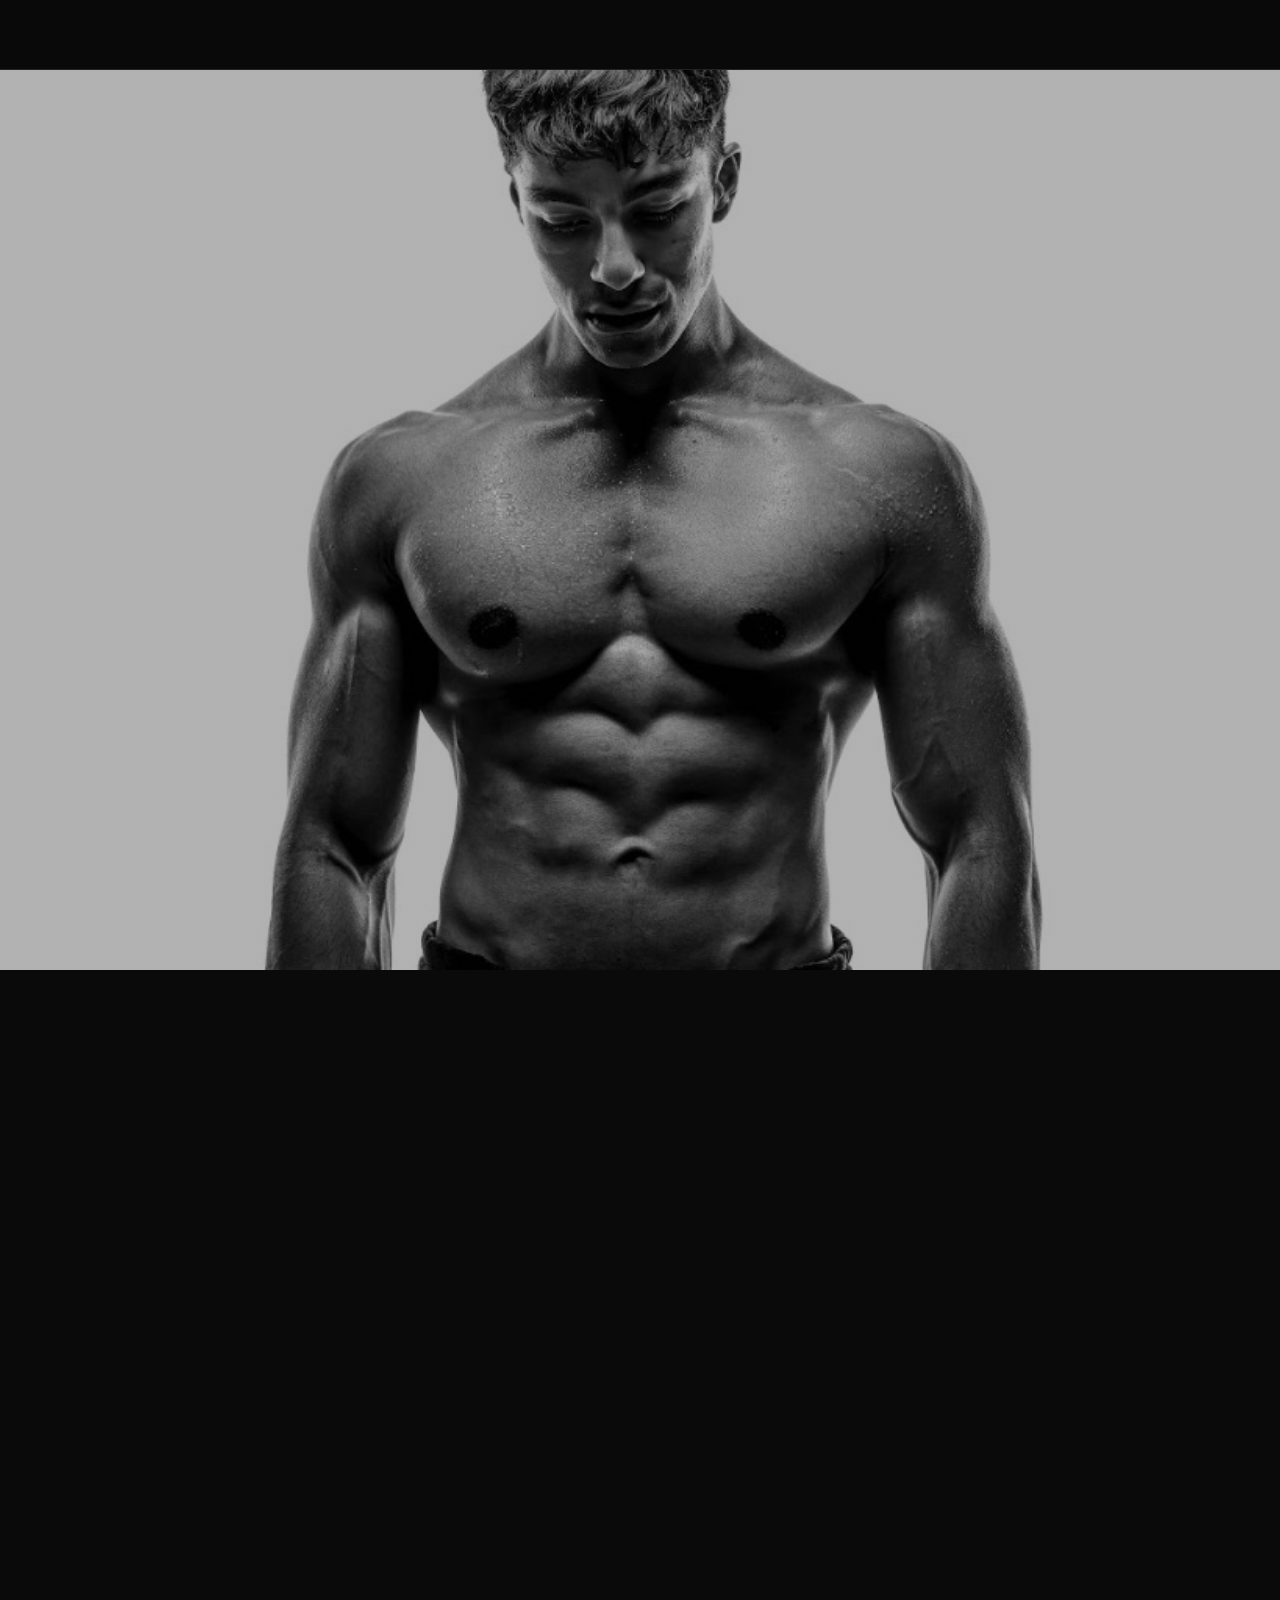
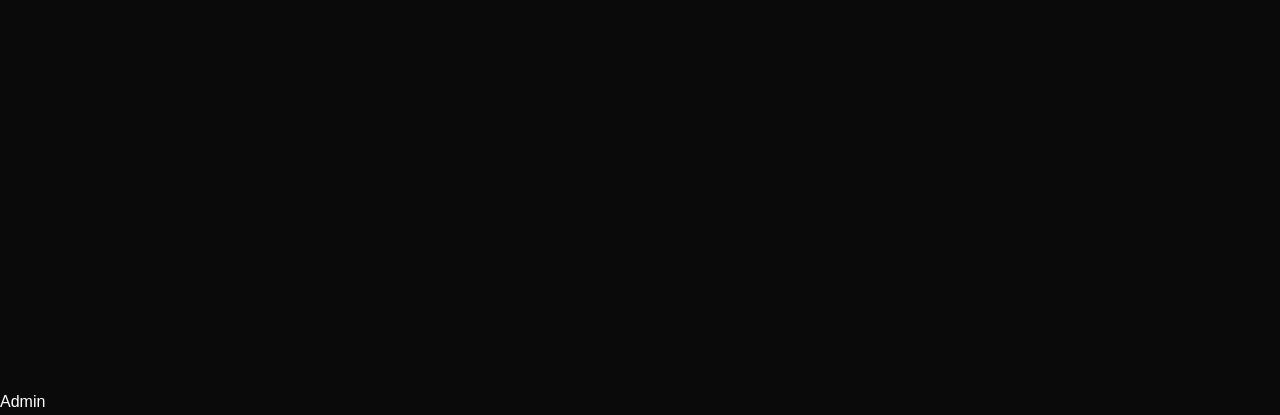
==== fitverse-ai/index.html @ ec2fe4d7 "Initial commit - FITVERSE AI project" ====
<!DOCTYPE html>
<html lang="en">

<head>
    <meta charset="UTF-8">
    <meta name="viewport" content="width=device-width, initial-scale=1.0">
    <title>FITVERSE AI | Smart Gym</title>
    </title>
    <link rel="stylesheet" href="css/style.css">
    <!-- Optimization: Preconnect to external domains -->
    <link rel="preconnect" href="https://fonts.googleapis.com">
    <link rel="preconnect" href="https://fonts.gstatic.com" crossorigin>
    <link rel="preconnect" href="https://images.unsplash.com">
    <!-- Chart.js for Admin Dashboard -->
    <script src="https://cdn.jsdelivr.net/npm/chart.js"></script>
    <style>
        /* Section scrolling offset for sticky navbar */
        section {
            scroll-margin-top: 80px;
        }
    </style>
</head>

<body>

    <!-- Shared Navigation -->
    <header class="navbar" id="main-navbar"></header>

    <!-- SECTION: HERO (HOME) -->
    <section id="home" class="hero">
        <div class="hero-content container">
            <h1 class="animate-fade">Welcome to <span style="color:var(--primary)">FITVERSE</span></h1>
            <p class="animate-fade delay-1">Transform Your Body with AI-Driven Fitness & Expert Trainers.</p>
            <div class="animate-fade delay-2">
                <a href="#join" class="btn">Join Now</a>
                <a href="#bmi" class="btn btn-secondary" style="margin-left: 15px;">Check BMI</a>
            </div>
        </div>
    </section>

    <!-- SECTION: ABOUT -->
    <section id="about" class="container" style="padding: 80px 20px;">
        <h2 class="animate-fade">Why Choose Us?</h2>
        <div class="grid">
            <div class="card animate-fade delay-1">
                <div class="card-content">
                    <h3>Smart Training</h3>
                    <p>AI-enhanced workout plans tailored to your specific body type and goals.</p>
                </div>
            </div>
            <div class="card animate-fade delay-2">
                <div class="card-content">
                    <h3>Expert Coaches</h3>
                    <p>Train with industry-leading professionals who guide you every step of the way.</p>
                </div>
            </div>
            <div class="card animate-fade delay-3">
                <div class="card-content">
                    <h3>Premium Gear</h3>
                    <p>Access state-of-the-art equipment in a futuristic, high-energy environment.</p>
                </div>
            </div>
        </div>

        <!-- Expanded About Content -->
        <div class="animate-fade delay-2"
            style="margin-top: 60px; display: flex; flex-wrap: wrap; gap: 40px; align-items: center;">
            <div style="flex: 1; min-width: 300px;">
                <h2 style="font-size: 1.8rem; margin-bottom: 20px;">Our Mission</h2>
                <p style="color: var(--text-muted); margin-bottom: 20px;">
                    At FITVERSE AI, we believe in the convergence of human potential and artificial intelligence.
                    Our mission is to democratize elite-level fitness coaching by leveraging real-time data analytics,
                    computer vision, and bio-feedback.
                </p>
                <p style="color: var(--text-muted);">
                    We aren't just a gym; we are a laboratory for your personal evolution. Whether you are a beginner
                    or a pro athlete, our adaptive algorithms ensure you never plateau.
                </p>
            </div>
            <div
                style="flex: 1; min-width: 300px; background: rgba(255,255,255,0.03); padding: 30px; border-radius: 10px; border-left: 2px solid var(--primary);">
                <h3 style="color: #fff; margin-bottom: 15px;">Powered By</h3>
                <ul style="list-style: none; color: var(--text-muted);">
                    <li style="margin-bottom: 10px;">⚡ <strong>TensorFlow JS</strong> for Real-time Form Correction</li>
                    <li style="margin-bottom: 10px;">📊 <strong>Predictive Analytics</strong> for Recovery</li>
                    <li style="margin-bottom: 10px;">🧬 <strong>Genomic Data Integration</strong> (Coming Soon)</li>
                    <li>🌐 <strong>Global Leaderboard</strong> Connectivity</li>
                </ul>
            </div>
        </div>
    </section>

    <!-- SECTION: TRAINERS -->
    <section id="trainers" class="container" style="padding-top: 50px; padding-bottom: 50px;">
        <h1 class="animate-fade">Meet Our <span style="color:var(--primary)">Elite Team</span></h1>
        <p class="animate-fade delay-1" style="color:var(--text-muted)">The best in the industry, ready to push your
            limits.</p>

        <div class="trainers-grid">
            <!-- Trainer 1 -->
            <div class="card animate-fade delay-1">
                <img src="https://images.unsplash.com/photo-1571019614242-c5c5dee9f50b?ixlib=rb-1.2.1&auto=format&fit=crop&w=500&q=60"
                    alt="Alex Sterling" class="card-img-top" loading="lazy">
                <div class="card-content">
                    <h3>Alex "Iron" Sterling</h3>
                    <p><strong>Specialization:</strong> Strength & Conditioning</p>
                    <p><strong>Experience:</strong> 8 Years</p>
                </div>
            </div>

            <!-- Trainer 2 -->
            <div class="card animate-fade delay-2">
                <img src="https://images.unsplash.com/photo-1583454110551-21f2fa2afe61?ixlib=rb-1.2.1&auto=format&fit=crop&w=500&q=60"
                    alt="Sarah Croft" class="card-img-top" loading="lazy">
                <div class="card-content">
                    <h3>Sarah Croft</h3>
                    <p><strong>Specialization:</strong> HIIT & Cardio</p>
                    <p><strong>Experience:</strong> 5 Years</p>
                </div>
            </div>

            <!-- Trainer 3 -->
            <div class="card animate-fade delay-3">
                <img src="https://images.unsplash.com/photo-1517836357463-d25dfeac3438?ixlib=rb-1.2.1&auto=format&fit=crop&w=500&q=60"
                    alt="Marcus Zane" class="card-img-top" loading="lazy">
                <div class="card-content">
                    <h3>Marcus Zane</h3>
                    <p><strong>Specialization:</strong> Bodybuilding</p>
                    <p><strong>Experience:</strong> 12 Years</p>
                </div>
            </div>

            <!-- Trainer 4 -->
            <div class="card animate-fade delay-3">
                <img src="https://images.unsplash.com/photo-1541534741688-6078c6bfb5c5?ixlib=rb-1.2.1&auto=format&fit=crop&w=500&q=60"
                    alt="Emily Chen" class="card-img-top" loading="lazy">
                <div class="card-content">
                    <h3>Emily Chen</h3>
                    <p><strong>Specialization:</strong> Yoga & Mobility</p>
                    <p><strong>Experience:</strong> 6 Years</p>
                </div>
            </div>

            <!-- Trainer 5 -->
            <div class="card animate-fade delay-1">
                <img src="https://images.unsplash.com/photo-1594381898411-846e7d193883?ixlib=rb-1.2.1&auto=format&fit=crop&w=500&q=60"
                    alt="David Vance" class="card-img-top" loading="lazy">
                <div class="card-content">
                    <h3>David "Rogue" Vance</h3>
                    <p><strong>Specialization:</strong> CrossFit & Endurance</p>
                    <p><strong>Experience:</strong> 7 Years</p>
                </div>
            </div>

            <!-- Trainer 6 -->
            <div class="card animate-fade delay-2">
                <img src="https://images.unsplash.com/photo-1599058945522-28d584b6f0ff?ixlib=rb-1.2.1&auto=format&fit=crop&w=500&q=60"
                    alt="Elena Rossi" class="card-img-top" loading="lazy">
                <div class="card-content">
                    <h3>Elena Rossi</h3>
                    <p><strong>Specialization:</strong> Pilates & Core</p>
                    <p><strong>Experience:</strong> 4 Years</p>
                </div>
            </div>

            <!-- Trainer 7 -->
            <div class="card animate-fade delay-3">
                <img src="https://images.unsplash.com/photo-1581009146145-b5ef050c2e1e?ixlib=rb-1.2.1&auto=format&fit=crop&w=500&q=60"
                    alt="Jax Wheeler" class="card-img-top" loading="lazy">
                <div class="card-content">
                    <h3>Jax "Titan" Wheeler</h3>
                    <p><strong>Specialization:</strong> Powerlifting</p>
                    <p><strong>Experience:</strong> 10 Years</p>
                </div>
            </div>

            <!-- Trainer 8 -->
            <div class="card animate-fade delay-3">
                <img src="https://images.unsplash.com/photo-1611672585731-fa10603fb9e0?ixlib=rb-1.2.1&auto=format&fit=crop&w=500&q=60"
                    alt="Sophia Kovan" class="card-img-top" loading="lazy">
                <div class="card-content">
                    <h3>Sophia "Viper" Kovan</h3>
                    <p><strong>Specialization:</strong> Kickboxing & MMA</p>
                    <p><strong>Experience:</strong> 9 Years</p>
                </div>
            </div>
        </div>
    </section>

    <!-- SECTION: PRICING -->
    <section id="pricing" class="container" style="padding-top: 50px; padding-bottom: 50px;">
        <h1 class="animate-fade">Membership <span style="color:var(--primary)">Plans</span></h1>
        <p class="animate-fade delay-1" style="color:var(--text-muted)">Choose the perfect plan for your AI-enhanced
            fitness journey.</p>

        <!-- FITVERSE AI MEMBERSHIP -->
        <h2 class="animate-fade delay-2" style="margin-top: 50px;">FITVERSE AI Membership</h2>
        <div class="pricing-grid">
            <!-- Daily Plan -->
            <div class="card animate-fade delay-2" style="text-align: center; padding: 20px;">
                <div class="card-content">
                    <h3>Daily Pass</h3>
                    <p style="font-size: 2.5rem; color: #fff; margin: 20px 0; font-weight: bold;">$15</p>
                    <p>Single Day Access</p>
                    <ul
                        style="text-align: left; margin: 20px 0; color: var(--text-muted); list-style: disc; padding-left: 20px;">
                        <li>Full Gym Access</li>
                        <li>Basic AI Workout Suggestion</li>
                        <li>Locker Access</li>
                    </ul>
                    <a href="payment.html" class="btn">Select Plan</a>
                </div>
            </div>

            <!-- Monthly Plan -->
            <div class="card animate-fade delay-3"
                style="text-align: center; padding: 20px; border-color: var(--primary);">
                <div class="card-content">
                    <div
                        style="background: var(--primary); color: #000; display: inline-block; padding: 5px 15px; border-radius: 20px; font-weight: bold; font-size: 0.8rem; margin-bottom: 15px;">
                        MOST POPULAR</div>
                    <h3>Monthly Pro</h3>
                    <p style="font-size: 2.5rem; color: #fff; margin: 20px 0; font-weight: bold;">$59</p>
                    <p>Billed Monthly</p>
                    <ul
                        style="text-align: left; margin: 20px 0; color: var(--text-muted); list-style: disc; padding-left: 20px;">
                        <li>Unlimited 24/7 Access</li>
                        <li>Advanced AI Training Plan</li>
                        <li>Smart Equipment Sync</li>
                        <li>Free Smoothie per Visit</li>
                    </ul>
                    <a href="payment.html" class="btn">Select Plan</a>
                </div>
            </div>

            <!-- Annual Plan -->
            <div class="card animate-fade delay-4" style="text-align: center; padding: 20px;">
                <div class="card-content">
                    <h3>Annual Elite</h3>
                    <p style="font-size: 2.5rem; color: #fff; margin: 20px 0; font-weight: bold;">$599</p>
                    <p>Billed Annually (Save 15%)</p>
                    <ul
                        style="text-align: left; margin: 20px 0; color: var(--text-muted); list-style: disc; padding-left: 20px;">
                        <li>All Monthly Pro Benefits</li>
                        <li>VIP Locker & Laundry</li>
                        <li>1-on-1 Trainer Session (1x/mo)</li>
                        <li>Exclusive Merch Pack</li>
                    </ul>
                    <a href="payment.html" class="btn">Select Plan</a>
                </div>
            </div>
        </div>

        <!-- COLLABORATIVE GYMS -->
        <h2 class="animate-fade" style="margin-top: 80px;">Partner Gyms (Powered by Fitverse AI)</h2>
        <p class="animate-fade delay-1" style="color:var(--text-muted)">Access our AI technology at these partner
            locations.</p>

        <div class="table-responsive animate-fade delay-1">
            <table class="card" style="width: 100%; border-radius: 10px; overflow: hidden; background: var(--card-bg);">
                <thead>
                    <tr style="background: rgba(255,255,255,0.05);">
                        <th>Gym Name</th>
                        <th>Location</th>
                        <th>Daily Pass</th>
                        <th>Monthly Fee</th>
                        <th>Annual Fee</th>
                    </tr>
                </thead>
                <tbody style="color: #fff;">
                    <tr>
                        <td style="font-weight: bold; color: var(--primary);">Iron Paradise</td>
                        <td>Downtown Metro</td>
                        <td>$20</td>
                        <td>$75</td>
                        <td>$800</td>
                    </tr>
                    <tr>
                        <td style="font-weight: bold; color: var(--primary);">Metro Flex</td>
                        <td>Westside District</td>
                        <td>$12</td>
                        <td>$45</td>
                        <td>$450</td>
                    </tr>
                    <tr>
                        <td style="font-weight: bold; color: var(--primary);">Titan Fitness</td>
                        <td>North Hills</td>
                        <td>$25</td>
                        <td>$90</td>
                        <td>$950</td>
                    </tr>
                    <tr>
                        <td style="font-weight: bold; color: var(--primary);">Core Dynamics</td>
                        <td>East Bay</td>
                        <td>$18</td>
                        <td>$60</td>
                        <td>$650</td>
                    </tr>
                </tbody>
            </table>
        </div>
    </section>

    <!-- SECTION: BMI CALCULATOR -->
    <section id="bmi" class="bmi-page-container">
        <div class="container">
            <div class="split-layout">
                <!-- Left Side: Content & Quote -->
                <div class="text-section animate-fade">
                    <h1 class="metal-title">Body Mass <br><span style="color:var(--primary)">Index</span></h1>
                    <div class="quote-box">
                        <p class="quote-text">"The body is the servant of the mind. It obeys the operations of the mind,
                            be they deliberately chosen or automatically expressed."</p>
                        <span class="quote-author">– James Allen</span>
                    </div>
                    <p class="description">
                        Calculate your BMI to understand your health metrics better.
                        Our AI-enhanced algorithm provides instant categorization to help you set realistic fitness
                        goals.
                    </p>
                </div>

                <!-- Right Side: Calculator Form -->
                <div class="form-wrapper animate-fade delay-1">
                    <div class="glass-panel">
                        <h3 class="form-title">Enter Your Details</h3>

                        <div class="form-group">
                            <label for="height">Height (cm)</label>
                            <input type="number" id="height" class="form-control" placeholder="e.g. 175" min="1">
                        </div>

                        <div class="form-group">
                            <label for="weight">Weight (kg)</label>
                            <input type="number" id="weight" class="form-control" placeholder="e.g. 70" min="1">
                        </div>

                        <button id="calc-bmi-btn" class="btn" style="width: 100%; margin-top: 10px;">Calculate
                            Now</button>

                        <div id="bmi-result" class="result-box"></div>
                    </div>
                </div>
            </div>
        </div>
    </section>

    <!-- SECTION: JOIN (REGISTER) -->
    <!-- SECTION: JOIN (REGISTER) -->
    <section id="join" class="bmi-page-container">
        <div class="container">
            <div class="split-layout">
                <!-- Left Side: Content & Quote -->
                <div class="text-section animate-fade">
                    <h1 class="metal-title">Join The <br><span style="color:var(--primary)">Revolution</span></h1>
                    <div class="quote-box">
                        <p class="quote-text">"The only bad workout is the one that didn't happen. Commit to your
                            future self today."</p>
                        <span class="quote-author">– Fitverse Philosophy</span>
                    </div>
                    <p class="description">
                        Start your transformation journey with AI-driven insights.
                        Sign up now to access personalized plans, real-time analytics, and a community of high
                        achievers.
                    </p>
                </div>

                <!-- Right Side: Registration Form -->
                <div class="form-wrapper animate-fade delay-1">
                    <div class="glass-panel">
                        <h3 class="form-title">Member Registration</h3>
                        <form id="join-form">

                            <div class="form-group">
                                <label for="join-name" style="color: #ccc; margin-bottom: 5px; display: block;">Full
                                    Name</label>
                                <input type="text" id="join-name" class="form-control" placeholder="Enter full name"
                                    required style="background: rgba(0,0,0,0.5); border: 1px solid #444; color: #fff;">
                            </div>

                            <div style="display: flex; gap: 15px;">
                                <div class="form-group" style="flex: 1;">
                                    <label for="join-height"
                                        style="color: #ccc; margin-bottom: 5px; display: block;">Height (cm)</label>
                                    <input type="number" id="join-height" class="form-control" placeholder="175"
                                        required
                                        style="background: rgba(0,0,0,0.5); border: 1px solid #444; color: #fff;">
                                </div>
                                <div class="form-group" style="flex: 1;">
                                    <label for="join-weight"
                                        style="color: #ccc; margin-bottom: 5px; display: block;">Weight (kg)</label>
                                    <input type="number" id="join-weight" class="form-control" placeholder="70" required
                                        style="background: rgba(0,0,0,0.5); border: 1px solid #444; color: #fff;">
                                </div>
                            </div>

                            <div class="form-group">
                                <label for="join-goal" style="color: #ccc; margin-bottom: 5px; display: block;">Primary
                                    Goal</label>
                                <select id="join-goal" class="form-control"
                                    style="background: rgba(0,0,0,0.5); border: 1px solid #444; color: #fff;" required>
                                    <option value="" disabled selected>Select Goal</option>
                                    <option value="Weight Loss">Weight Loss</option>
                                    <option value="Muscle Gain">Muscle Gain</option>
                                    <option value="Endurance">Endurance</option>
                                    <option value="Flexibility">Flexibility</option>
                                </select>
                            </div>

                            <button type="submit" class="btn" style="width: 100%; margin-top: 15px;">Join Now
                            </button>
                            <div id="join-msg" style="margin-top: 15px; text-align: center; color: var(--primary);">
                            </div>
                        </form>
                    </div>
                </div>
            </div>
        </div>
    </section>

    <a href="admin.html" class="nav-link">Admin</a>
    <div class="nav-indicator"></div>
---- fitverse-ai/css/style.css ----
@import url('https://fonts.googleapis.com/css2?family=Black+Ops+One&display=swap');
@import url('https://fonts.cdnfonts.com/css/azonix');

/* FITVERSE AI - Core Styles */
:root {
    --primary: #FDB915;
    /* Gold */
    --primary-glow: rgba(253, 185, 21, 0.4);
    --secondary: #ff073a;
    /* Neon Red */
    --secondary-glow: rgba(255, 7, 58, 0.4);
    --dark-bg: #0a0a0a;
    --card-bg: #1a1b1e;
    --text-main: #ffffff;
    --text-muted: #a0a0a0;
    --font-heading: 'Segoe UI', Roboto, Helvetica, Arial, sans-serif;
    --font-metal: 'Black Ops One', system-ui;
    /* Updated to Rough/Professional Stencil */
    --font-azonix: 'Azonix', sans-serif;
    --nav-height: 70px;
    --transition: all 0.3s cubic-bezier(0.4, 0, 0.2, 1);
}

/* Reset & Base */
* {
    margin: 0;
    padding: 0;
    box-sizing: border-box;
}

html {
    scroll-behavior: smooth;
    scroll-padding-top: var(--nav-height);
    scroll-snap-type: y proximity;
}

body {
    background-color: var(--dark-bg);
    color: var(--text-main);
    font-family: var(--font-heading);
    line-height: 1.6;
    overflow-x: hidden;
    padding-top: var(--nav-height);
    min-height: 100vh;
    display: flex;
    flex-direction: column;
}

a {
    text-decoration: none;
    color: inherit;
    transition: var(--transition);
}

ul {
    list-style: none;
}

img {
    max-width: 100%;
    display: block;
}

/* Sections for Single Page Flow */
section {
    scroll-margin-top: var(--nav-height);
    scroll-snap-align: start;
    min-height: 100vh;
    display: flex;
    flex-direction: column;
    justify-content: center;
    position: relative;
    padding: 80px 20px;
    /* Standardize padding */
}

/* Exception for tall content to avoid cutting off */
#trainers,
#pricing,
#home {
    justify-content: flex-start;
}

/* Typography */
h1,
h2,
h3 {
    text-transform: uppercase;
    letter-spacing: 1px;
    margin-bottom: 1rem;
}

h1 {
    font-size: 2.5rem;
    font-weight: 800;
    background: linear-gradient(to right, #fff, var(--text-muted));
    background-clip: text;
    -webkit-background-clip: text;
    color: transparent;
}

h2 {
    font-size: 2rem;
    color: var(--primary);
    text-shadow: 0 0 10px var(--primary-glow);
    border-left: 4px solid var(--primary);
    padding-left: 1rem;
}

/* Utilities */
.container {
    max-width: 1200px;
    margin: 0 auto;
    padding: 0 20px;
}

.btn {
    display: inline-block;
    padding: 12px 35px;
    background: linear-gradient(135deg, #000, var(--primary));
    border: 1px solid var(--primary);
    border-radius: 50px;
    color: #fff;
    font-weight: 700;
    text-transform: uppercase;
    cursor: pointer;
    position: relative;
    overflow: hidden;
    transition: var(--transition);
    letter-spacing: 1px;
    box-shadow: 0 4px 15px var(--primary-glow);
}

.btn:hover {
    transform: translateY(-3px);
    box-shadow: 0 6px 20px var(--primary-glow);
    background: var(--primary);
    color: #000;
}

.btn-secondary {
    background: transparent;
    border: 2px solid var(--primary);
    color: var(--primary);
    box-shadow: none;
}

.btn-secondary:hover {
    background: var(--primary);
    color: #000;
    box-shadow: 0 0 20px var(--primary-glow);
}

/* Animations */
/* Animations */
@keyframes fadeIn {
    from {
        opacity: 0;
        transform: translateY(30px);
    }

    to {
        opacity: 1;
        transform: translateY(0);
    }
}

.animate-fade {
    opacity: 0;
    transform: translateY(30px);
    transition: opacity 0.6s ease-out, transform 0.6s ease-out;
}

.animate-fade.visible {
    opacity: 1;
    transform: translateY(0);
}

.delay-1 {
    transition-delay: 0.2s;
}

.delay-2 {
    transition-delay: 0.4s;
}

.delay-3 {
    transition-delay: 0.6s;
}

/* Navigation */
.navbar {
    background: rgba(10, 10, 10, 0.95);
    height: var(--nav-height);
    position: fixed;
    top: 0;
    left: 0;
    width: 100%;
    z-index: 1000;
    border-bottom: 1px solid rgba(255, 255, 255, 0.1);
    backdrop-filter: blur(10px);
}

.navbar .container {
    height: 100%;
    display: flex;
    justify-content: space-between;
    align-items: center;
}

.logo {
    font-size: 1.5rem;
    font-weight: 900;
    color: #fff;
    letter-spacing: 2px;
    font-family: var(--font-metal);
    /* Metal font for Logo */
}

.logo span {
    color: var(--primary);
}

.nav-links {
    display: flex;
    gap: 30px;
    position: relative;
    /* Context for indicator */
}

/* Sliding Active Indicator */
.nav-indicator {
    position: absolute;
    bottom: -10px;
    /* Moved lower to hang off the text, but visible */
    left: 0;
    height: 4px;
    /* Thicker for visibility */
    background-color: var(--primary);
    box-shadow: 0 0 10px var(--primary-glow), 0 0 20px var(--primary-glow);
    transition: all 0.4s cubic-bezier(0.4, 0, 0.2, 1);
    border-radius: 4px;
    width: 0;
    z-index: 100;
    /* Ensure on top */
    pointer-events: none;
}

.nav-links a:hover,
.nav-links a.active {
    color: var(--primary);
    text-shadow: 0 0 8px var(--primary-glow);
}

/* Mobile Menu */
.menu-toggle {
    display: none;
    font-size: 1.5rem;
    cursor: pointer;
    color: var(--primary);
}

/* Hero Section */
.hero {
    height: calc(100vh - var(--nav-height));
    display: flex;
    align-items: center;
    justify-content: center;
    text-align: center;
    background:
        linear-gradient(rgba(0, 0, 0, 0.3), rgba(0, 0, 0, 0.3)),
        url('../images/hero-bg-2.jpg') center/cover;
    /* User uploaded local background 2 */
}

.hero-content h1 {
    font-family: var(--font-metal);
    /* Metal font for Home Title */
    font-size: 5rem;
    /* Increased size for impact */
    margin-bottom: 20px;
    text-shadow: 4px 4px 0 #000, 0 0 20px rgba(253, 185, 21, 0.5);
}

.hero-content p {
    font-size: 1.2rem;
    color: var(--text-muted);
    margin-bottom: 30px;
    max-width: 600px;
    margin-left: auto;
    margin-right: auto;
}

/* Cards (Trainers) */
.grid {
    display: grid;
    grid-template-columns: repeat(auto-fit, minmax(300px, 1fr));
    gap: 30px;
    padding: 50px 0;
}

/* Specific 3-column grid for Trainers as requested */
.trainers-grid {
    display: grid;
    grid-template-columns: repeat(3, 1fr);
    gap: 30px;
    padding: 50px 0;
}

/* Responsive adjustments for strict grid */
@media (max-width: 1024px) {
    .trainers-grid {
        grid-template-columns: repeat(2, 1fr);
    }
}

@media (max-width: 768px) {
    .trainers-grid {
        grid-template-columns: 1fr;
    }
}

.card {
    background: var(--card-bg);
    border-radius: 10px;
    overflow: hidden;
    transition: var(--transition);
    border: 1px solid transparent;
    position: relative;
}

.card:hover {
    transform: translateY(-10px) scale(1.02);
    border-color: var(--primary);
    box-shadow: 0 10px 30px rgba(0, 0, 0, 0.5);
}

.card-img-top {
    width: 100%;
    height: 300px;
    object-fit: cover;
    display: block;
    background-color: #333;
    /* Placeholder color before load */
}

.card-content {
    padding: 20px;
}

.card h3 {
    color: var(--primary);
    font-size: 1.4rem;
    margin-bottom: 0.5rem;
}

.card p {
    color: var(--text-muted);
    font-size: 0.9rem;
}

/* Forms (Join, BMI) */
.form-container {
    max-width: 600px;
    margin: 50px auto;
    background: rgba(26, 27, 30, 0.6);
    /* Semi-transparent */
    backdrop-filter: blur(20px);
    /* Glass effect */
    -webkit-backdrop-filter: blur(20px);
    padding: 60px;
    border-radius: 20px;
    border: 1px solid rgba(255, 255, 255, 0.1);
    box-shadow: 0 20px 50px rgba(0, 0, 0, 0.5), inset 0 0 20px rgba(253, 185, 21, 0.05);
    /* Deep shadow + subtle inner glow */
    position: relative;
    overflow: hidden;
}

/* Decorative shimmer for Join form */
.form-container::before {
    content: '';
    position: absolute;
    top: 0;
    left: 0;
    width: 100%;
    height: 4px;
    background: linear-gradient(90deg, transparent, var(--primary), transparent);
    animation: shimmer 3s infinite linear;
}

@keyframes shimmer {
    0% {
        transform: translateX(-100%);
    }

    100% {
        transform: translateX(100%);
    }
}

.form-group label {
    display: block;
    margin-bottom: 10px;
    color: var(--primary);
    font-weight: 700;
    text-transform: uppercase;
    font-size: 0.85rem;
    letter-spacing: 1px;
}

.form-control {
    width: 100%;
    padding: 15px 20px;
    background: rgba(0, 0, 0, 0.4);
    border: 1px solid rgba(255, 255, 255, 0.1);
    color: #fff;
    border-radius: 10px;
    /* Softer pill-like corners */
    transition: var(--transition);
    font-size: 1rem;
}

.form-control:focus {
    border-color: var(--primary);
    background: rgba(0, 0, 0, 0.6);
    outline: none;
    box-shadow: 0 0 15px rgba(253, 185, 21, 0.2);
    transform: translateY(-2px);
}

/* Pricing Grid Specifics */
.pricing-grid {
    display: grid;
    grid-template-columns: repeat(3, 1fr);
    gap: 40px;
    /* Larger gap for neatness */
    padding: 50px 20px;
    max-width: 1200px;
    margin: 0 auto;
}

/* Pricing Card Enhancements */
.pricing-grid .card {
    display: flex;
    flex-direction: column;
    justify-content: space-between;
    padding: 10px;
    background: #151515;
}

@media (max-width: 900px) {
    .pricing-grid {
        grid-template-columns: repeat(2, 1fr);
    }
}

@media (max-width: 600px) {
    .pricing-grid {
        grid-template-columns: 1fr;
    }

    .form-container {
        padding: 30px;
    }
}

/* Result Box (BMI, Alerts) */
.result-box {
    margin-top: 20px;
    padding: 20px;
    border-radius: 5px;
    text-align: center;
    background: rgba(255, 255, 255, 0.05);
    display: none;
    animation: fadeIn 0.5s ease;
}

.success {
    border: 1px solid var(--primary);
    color: var(--primary);
}

.error {
    border: 1px solid var(--secondary);
    color: var(--secondary);
}

/* --- Admin Dashboard 2.0 (Aesthetic & Charts) --- */
.dashboard-container {
    background: #0f0f0f;
    border: 1px solid #2a2a2a;
    border-radius: 12px;
    overflow: hidden;
    box-shadow: 0 0 50px rgba(0, 0, 0, 0.7);
    font-family: 'Inter', 'Segoe UI', sans-serif;
}

.dashboard-header {
    background: rgba(255, 255, 255, 0.03);
    padding: 20px 30px;
    border-bottom: 1px solid rgba(255, 255, 255, 0.05);
    display: flex;
    justify-content: space-between;
    align-items: center;
    backdrop-filter: blur(10px);
}

.dashboard-title {
    font-size: 1.2rem;
    font-weight: 700;
    color: #fff;
    display: flex;
    align-items: center;
    gap: 12px;
    letter-spacing: 1px;
}

.dashboard-title span {
    color: var(--primary);
    filter: drop-shadow(0 0 5px var(--primary));
}

.dashboard-toolbar {
    display: flex;
    gap: 12px;
}

.btn-sm {
    padding: 8px 16px;
    font-size: 0.8rem;
    border-radius: 6px;
    letter-spacing: 0.5px;
}

/* KPI Grid */
.kpi-grid {
    display: grid;
    grid-template-columns: repeat(auto-fit, minmax(220px, 1fr));
    gap: 20px;
    margin-bottom: 30px;
}

.stat-widget {
    background: rgba(255, 255, 255, 0.02);
    padding: 25px;
    border-radius: 10px;
    border: 1px solid rgba(255, 255, 255, 0.05);
    display: flex;
    align-items: center;
    gap: 20px;
    transition: transform 0.3s ease;
}

.stat-widget:hover {
    transform: translateY(-5px);
    background: rgba(255, 255, 255, 0.04);
    border-color: var(--primary);
}

.stat-icon {
    font-size: 2rem;
    background: rgba(255, 255, 255, 0.05);
    width: 60px;
    height: 60px;
    display: flex;
    align-items: center;
    justify-content: center;
    border-radius: 50%;
}

.stat-value {
    font-size: 1.8rem;
    font-weight: 700;
    color: #fff;
    line-height: 1.1;
    margin-bottom: 4px;
}

.stat-label {
    font-size: 0.8rem;
    color: #888;
    text-transform: uppercase;
    letter-spacing: 0.5px;
    font-weight: 600;
}

/* Charts Row */
.charts-row {
    display: grid;
    grid-template-columns: 2fr 1fr;
    /* Revenue wide, Goals narrow */
    gap: 20px;
    margin-bottom: 30px;
}

.chart-container {
    background: rgba(255, 255, 255, 0.02);
    padding: 25px;
    border-radius: 10px;
    border: 1px solid rgba(255, 255, 255, 0.05);
}

.chart-container h3 {
    margin-bottom: 20px;
    font-size: 1rem;
    color: #ccc;
    text-transform: uppercase;
    border-bottom: 1px solid rgba(255, 255, 255, 0.05);
    padding-bottom: 10px;
}

/* Modern Data Table */
.table-section {
    background: rgba(255, 255, 255, 0.02);
    padding: 25px;
    border-radius: 10px;
    border: 1px solid rgba(255, 255, 255, 0.05);
}

.table-wrapper {
    overflow-x: auto;
}

.data-table {
    width: 100%;
    border-collapse: separate;
    border-spacing: 0;
    font-size: 0.9rem;
}

.data-table th {
    background: rgba(0, 0, 0, 0.3);
    color: var(--primary);
    font-weight: 600;
    text-transform: uppercase;
    font-size: 0.75rem;
    padding: 15px 20px;
    border-bottom: 1px solid rgba(255, 255, 255, 0.1);
    letter-spacing: 1px;
    text-align: left;
}

.data-table td {
    padding: 15px 20px;
    border-bottom: 1px solid rgba(255, 255, 255, 0.05);
    color: #ddd;
}

.data-table tr:hover td {
    background: rgba(255, 255, 255, 0.03);
}

.data-table tr:last-child td {
    border-bottom: none;
}

/* Status Badges */
.badge {
    padding: 5px 10px;
    border-radius: 20px;
    font-size: 0.7rem;
    font-weight: 700;
    text-transform: uppercase;
    letter-spacing: 0.5px;
}

.badge-blue {
    background: rgba(52, 152, 219, 0.15);
    color: #3498db;
    border: 1px solid rgba(52, 152, 219, 0.3);
}

.badge-green {
    background: rgba(46, 204, 113, 0.15);
    color: #2ecc71;
    border: 1px solid rgba(46, 204, 113, 0.3);
}

.badge-purple {
    background: rgba(155, 89, 182, 0.15);
    color: #9b59b6;
    border: 1px solid rgba(155, 89, 182, 0.3);
}

/* Responsive Dashboard */
@media (max-width: 900px) {
    .charts-row {
        grid-template-columns: 1fr;
    }
}

@media (max-width: 600px) {
    .dashboard-header {
        flex-direction: column;
        align-items: flex-start;
        gap: 15px;
    }
}

/* Tables (Admin) */
.table-responsive {
    overflow-x: auto;
    margin: 30px 0;
    box-shadow: 0 0 20px rgba(0, 0, 0, 0.2);
    border-radius: 10px;
}

table {
    width: 100%;
    border-collapse: separate;
    border-spacing: 0;
    min-width: 600px;
    background: #1a1b1e;
}

th,
td {
    padding: 18px 25px;
    text-align: left;
    border-bottom: 1px solid #333;
}

th {
    background: #111;
    color: var(--primary);
    text-transform: uppercase;
    font-size: 0.85rem;
    letter-spacing: 1px;
    position: sticky;
    top: 0;
}

tr:last-child td {
    border-bottom: none;
}

tr:hover {
    background: rgba(253, 185, 21, 0.05);
    /* Subtle Gold Tint */
}

/* Footer */
footer {
    background: #050505;
    padding: 40px 0;
    margin-top: auto;
    border-top: 1px solid #333;
    text-align: center;
}

.social-icons {
    margin-bottom: 20px;
}

.social-icons a {
    margin: 0 10px;
    color: var(--text-muted);
    font-size: 1.2rem;
}

.social-icons a:hover {
    color: var(--primary);
}

/* Responsive */
@media (max-width: 768px) {
    .nav-links {
        display: none;
        position: absolute;
        top: var(--nav-height);
        left: 0;
        width: 100%;
        background: #0a0a0a;
        flex-direction: column;
        padding: 20px;
        align-items: center;
        border-bottom: 1px solid var(--primary);
    }

    .nav-links.active {
        display: flex;
        animation: fadeIn 0.3s ease;
    }

    .menu-toggle {
        display: block;
    }

    h1 {
        font-size: 2.5rem;
    }
}

/* BMI Page Specific Styles */
.split-layout {
    display: grid;
    grid-template-columns: 1fr 1fr;
    gap: 50px;
    align-items: center;
    padding: 50px 0;
}

.metal-title {
    font-family: var(--font-metal);
    font-size: 4rem;
    line-height: 1.1;
    margin-bottom: 30px;
}

.quote-box {
    border-left: 4px solid var(--primary);
    padding-left: 20px;
    margin-bottom: 30px;
    background: linear-gradient(to right, rgba(57, 255, 20, 0.05), transparent);
    padding: 20px;
    border-radius: 0 10px 10px 0;
}

.quote-text {
    font-size: 1.2rem;
    font-style: italic;
    color: #fff;
    margin-bottom: 10px;
}

.quote-author {
    color: var(--primary);
    font-weight: bold;
    text-transform: uppercase;
    font-size: 0.9rem;
    letter-spacing: 1px;
}

.description {
    color: var(--text-muted);
    font-size: 1.1rem;
    max-width: 90%;
}

.glass-panel {
    background: rgba(255, 255, 255, 0.03);
    backdrop-filter: blur(10px);
    border: 1px solid rgba(255, 255, 255, 0.1);
    padding: 40px;
    border-radius: 20px;
    box-shadow: 0 20px 50px rgba(0, 0, 0, 0.5);
}

.form-title {
    font-family: var(--font-azonix);
    color: #fff;
    margin-bottom: 25px;
    font-size: 1.5rem;
    text-align: center;
}

@media (max-width: 900px) {
    .split-layout {
        grid-template-columns: 1fr;
        text-align: center;
    }

    .quote-box {
        text-align: left;
    }
}

/* --- SaaS PREMIUM THEME (Join & Admin) --- */
:root {
    --saas-bg: #0f172a;
    --saas-panel: rgba(30, 41, 59, 0.7);
    --neon-blue: #3b82f6;
    --neon-cyan: #06b6d4;
    --neon-purple: #8b5cf6;
    --text-primary: #f8fafc;
    --text-secondary: #94a3b8;
}

/* --- JOIN PAGE OVERHAUL --- */
#join {
    background: transparent;
    position: relative;
    padding: 100px 0;
}

/* Removed background mesh effects for cleaner blend */

.saas-join-container {
    width: 100%;
    max-width: 1200px;
    margin: 0 auto;
    /* Removed Grid/Background styles to fallback to .split-layout */
    background: transparent;
    box-shadow: none;
    border: none;
}


.saas-input:focus {
    border-color: var(--neon-cyan);
    box-shadow: 0 0 0 4px rgba(6, 182, 212, 0.1);
}

.saas-label {
    position: absolute;
    left: 20px;
    top: 50%;
    transform: translateY(-50%);
    color: #64748b;
    pointer-events: none;
    transition: all 0.3s ease;
    background: transparent;
    padding: 0 5px;
}

/* Floating Label Logic */
.saas-input:focus+.saas-label,
.saas-input:not(:placeholder-shown)+.saas-label {
    top: 0;
    transform: translateY(-50%) scale(0.85);
    background: #0f172a;
    /* Match bg to hide line */
    color: var(--neon-cyan);
    font-weight: 600;
}

.saas-btn {
    width: 100%;
    padding: 16px;
    border-radius: 50px;
    background: linear-gradient(90deg, var(--neon-blue), var(--neon-purple));
    color: white;
    font-weight: 700;
    font-size: 1.1rem;
    border: none;
    cursor: pointer;
    position: relative;
    overflow: hidden;
    transition: transform 0.1s;
}

.saas-btn:hover {
    filter: brightness(1.1);
    box-shadow: 0 10px 30px -10px var(--neon-purple);
}

.saas-btn:active {
    transform: scale(0.98);
}

/* --- ULTRA-FUTURISTIC ADMIN HUD (Fitverse Premium) --- */
#admin {
    background: transparent;
    /* Blend with global BG */
    min-height: 100vh;
    padding: 0 !important;
    display: block;

    /* REBRAND: OVERRIDE NEON VARS TO YELLOW/GOLD */
    --neon-cyan: #FDB915;
    /* Primary Gold */
    --neon-blue: #FFA500;
    /* Secondary Orange */
}

.saas-admin-layout {
    display: flex;
    font-family: 'Poppins', sans-serif;
    background: transparent;
    backdrop-filter: none;
    border-radius: 0;
    border: none;
    box-shadow: none;
    width: 100%;
    max-width: 100%;
    height: auto;
    overflow: visible;
}

/* Glass Sidebar */
.admin-sidebar {
    width: 280px;
    background: rgba(0, 0, 0, 0.2);
    backdrop-filter: blur(10px);
    border-right: 1px solid rgba(255, 255, 255, 0.05);
    padding: 30px 20px;
    display: flex;
    flex-direction: column;
    height: 100vh;
    position: sticky;
    top: 0;
    z-index: 100;
}

.sidebar-logo {
    font-family: var(--font-metal);
    font-size: 2rem;
    color: #fff;
    margin-bottom: 50px;
    text-align: center;
    text-shadow: 0 0 15px var(--neon-cyan);
    letter-spacing: 2px;
}

.sidebar-logo span {
    color: var(--neon-cyan);
}

.sidebar-menu {
    list-style: none;
    padding: 0;
}

.sidebar-item {
    margin-bottom: 10px;
}

.sidebar-link {
    display: flex;
    align-items: center;
    padding: 15px 20px;
    color: #94a3b8;
    text-decoration: none;
    border-radius: 12px;
    transition: all 0.3s cubic-bezier(0.4, 0, 0.2, 1);
    font-weight: 500;
    font-size: 1.1rem;
    background: transparent;
    border: 1px solid transparent;
    position: relative;
    overflow: hidden;
}

.sidebar-link:hover,
.sidebar-link.active {
    background: rgba(253, 185, 21, 0.1);
    /* Gold Tint */
    border-color: var(--neon-cyan);
    color: #fff;
    box-shadow: 0 0 15px rgba(253, 185, 21, 0.2);
    text-shadow: 0 0 5px var(--neon-cyan);
}

.sidebar-link.active::after {
    display: none;
}


.sidebar-icon {
    width: 25px;
    margin-right: 15px;
    font-size: 1.2rem;
    filter: drop-shadow(0 0 5px var(--neon-cyan));
}

/* Main Content Area */
.admin-main {
    flex: 1;
    background: transparent;
    display: flex;
    flex-direction: column;
    position: relative;
}

/* Glass Topbar */
.admin-topbar {
    height: 90px;
    border-bottom: 1px solid rgba(255, 255, 255, 0.05);
    display: flex;
    align-items: center;
    justify-content: space-between;
    padding: 0 50px;
    position: sticky;
    top: 0;
    z-index: 100;
    background: rgba(0, 0, 0, 0.2);
    backdrop-filter: blur(5px);
    gap: 40px;
}

.search-box {
    flex: 1;
    max-width: 400px;
}

.search-box input {
    width: 100%;
    background: rgba(255, 255, 255, 0.05);
    border: 1px solid rgba(255, 255, 255, 0.1);
    padding: 12px 20px;
    border-radius: 50px;
    color: #fff;
    transition: 0.3s;
}

.search-box input:focus {
    border-color: var(--neon-cyan);
    box-shadow: 0 0 15px rgba(253, 185, 21, 0.2);
    background: rgba(0, 0, 0, 0.4);
}

.admin-content-pad {
    padding: 40px;
}

/* Dashboard Title */
.admin-page-title {
    font-family: var(--font-metal);
    font-size: 3rem;
    color: #fff;
    margin-bottom: 40px;
    text-shadow: 0 0 20px var(--neon-blue);
    position: relative;
    display: inline-block;
}

.admin-page-title::after {
    content: '';
    position: absolute;
    bottom: -10px;
    left: 0;
    width: 50%;
    height: 3px;
    background: linear-gradient(90deg, var(--neon-cyan), transparent);
}

/* Holographic Stats Cards */
.stats-deck {
    display: grid;
    grid-template-columns: repeat(4, 1fr);
    gap: 25px;
    margin-bottom: 50px;
}

.saas-card {
    background: linear-gradient(145deg, rgba(255, 255, 255, 0.03), rgba(0, 0, 0, 0.2));
    backdrop-filter: blur(10px);
    border-radius: 20px;
    padding: 25px;
    border: 1px solid rgba(255, 255, 255, 0.05);
    position: relative;
    overflow: hidden;
    transition: 0.4s ease;
}

.saas-card:hover {
    transform: translateY(-5px);
    border-color: var(--neon-cyan);
    box-shadow: 0 0 30px rgba(253, 185, 21, 0.2), inset 0 0 10px rgba(253, 185, 21, 0.1);
}

.card-label {
    font-size: 0.85rem;
    text-transform: uppercase;
    color: var(--neon-cyan);
    font-weight: 700;
    letter-spacing: 1px;
    margin-bottom: 15px;
    display: flex;
    align-items: center;
    gap: 8px;
}

.card-label::before {
    content: '';
    display: block;
    width: 8px;
    height: 8px;
    background: var(--neon-cyan);
    border-radius: 50%;
    box-shadow: 0 0 10px var(--neon-cyan);
}

.card-value {
    font-size: 2.2rem;
    font-weight: 800;
    color: #fff;
    text-shadow: 0 0 10px rgba(255, 255, 255, 0.3);
}

/* Futuristic Data Grid */
.saas-table-container {
    background: rgba(0, 0, 0, 0.3);
    border-radius: 20px;
    border: 1px solid rgba(253, 185, 21, 0.2);
    /* Gold Border */
    overflow: hidden;
    backdrop-filter: blur(5px);
}

.saas-table th {
    background: rgba(253, 185, 21, 0.1);
    /* Gold Bg */
    color: var(--neon-cyan);
    padding: 20px;
    font-family: var(--font-azonix);
    font-size: 0.9rem;
    border-bottom: 1px solid rgba(253, 185, 21, 0.3);
    letter-spacing: 1px;
    text-transform: uppercase;
}

.saas-table td {
    padding: 20px;
    border-bottom: 1px solid rgba(255, 255, 255, 0.05);
    color: #cbd5e1;
    font-size: 1rem;
    font-family: 'Consolas', monospace;
}

.saas-table tr:hover {
    background: rgba(253, 185, 21, 0.05);
    box-shadow: inset 3px 0 0 var(--neon-cyan);
}

/* Responsive */
@media (max-width: 1000px) {
    .stats-deck {
        grid-template-columns: 1fr 1fr;
    }

    .admin-sidebar {
        width: 80px;
        padding: 20px 10px;
    }

    .sidebar-logo span,
    .sidebar-link span {
        display: none;
    }

    .sidebar-logo {
        font-size: 1.5rem;
        margin-bottom: 30px;
    }

    .sidebar-icon {
        margin-right: 0;
        font-size: 1.5rem;
    }

    .sidebar-link {
        justify-content: center;
        padding: 15px;
    }
}

@media (max-width: 600px) {
    .saas-admin-layout {
        flex-direction: column;
        height: auto;
        border-radius: 0;
        border: none;
    }

    .stats-deck {
        grid-template-columns: 1fr;
    }

    .admin-sidebar {
        display: none;
    }

    .admin-content-pad {
        padding: 20px;
    }

    .admin-page-title {
        font-size: 2rem;
    }


    /* --- Payment Page Styles --- */
    .payment-mode-radio {
        flex: 1;
        cursor: pointer;
    }

    .payment-mode-radio input {
        display: none;
    }

    .mode-box {
        display: block;
        padding: 15px;
        text-align: center;
        background: rgba(255, 255, 255, 0.05);
        border: 1px solid rgba(253, 185, 21, 0.2);
        border-radius: 10px;
        color: #fff;
        transition: all 0.3s;
        font-weight: bold;
    }

    .payment-mode-radio input:checked+.mode-box {
        background: rgba(253, 185, 21, 0.2);
        border-color: #FDB915;
        box-shadow: 0 0 15px rgba(253, 185, 21, 0.3);
    }
}
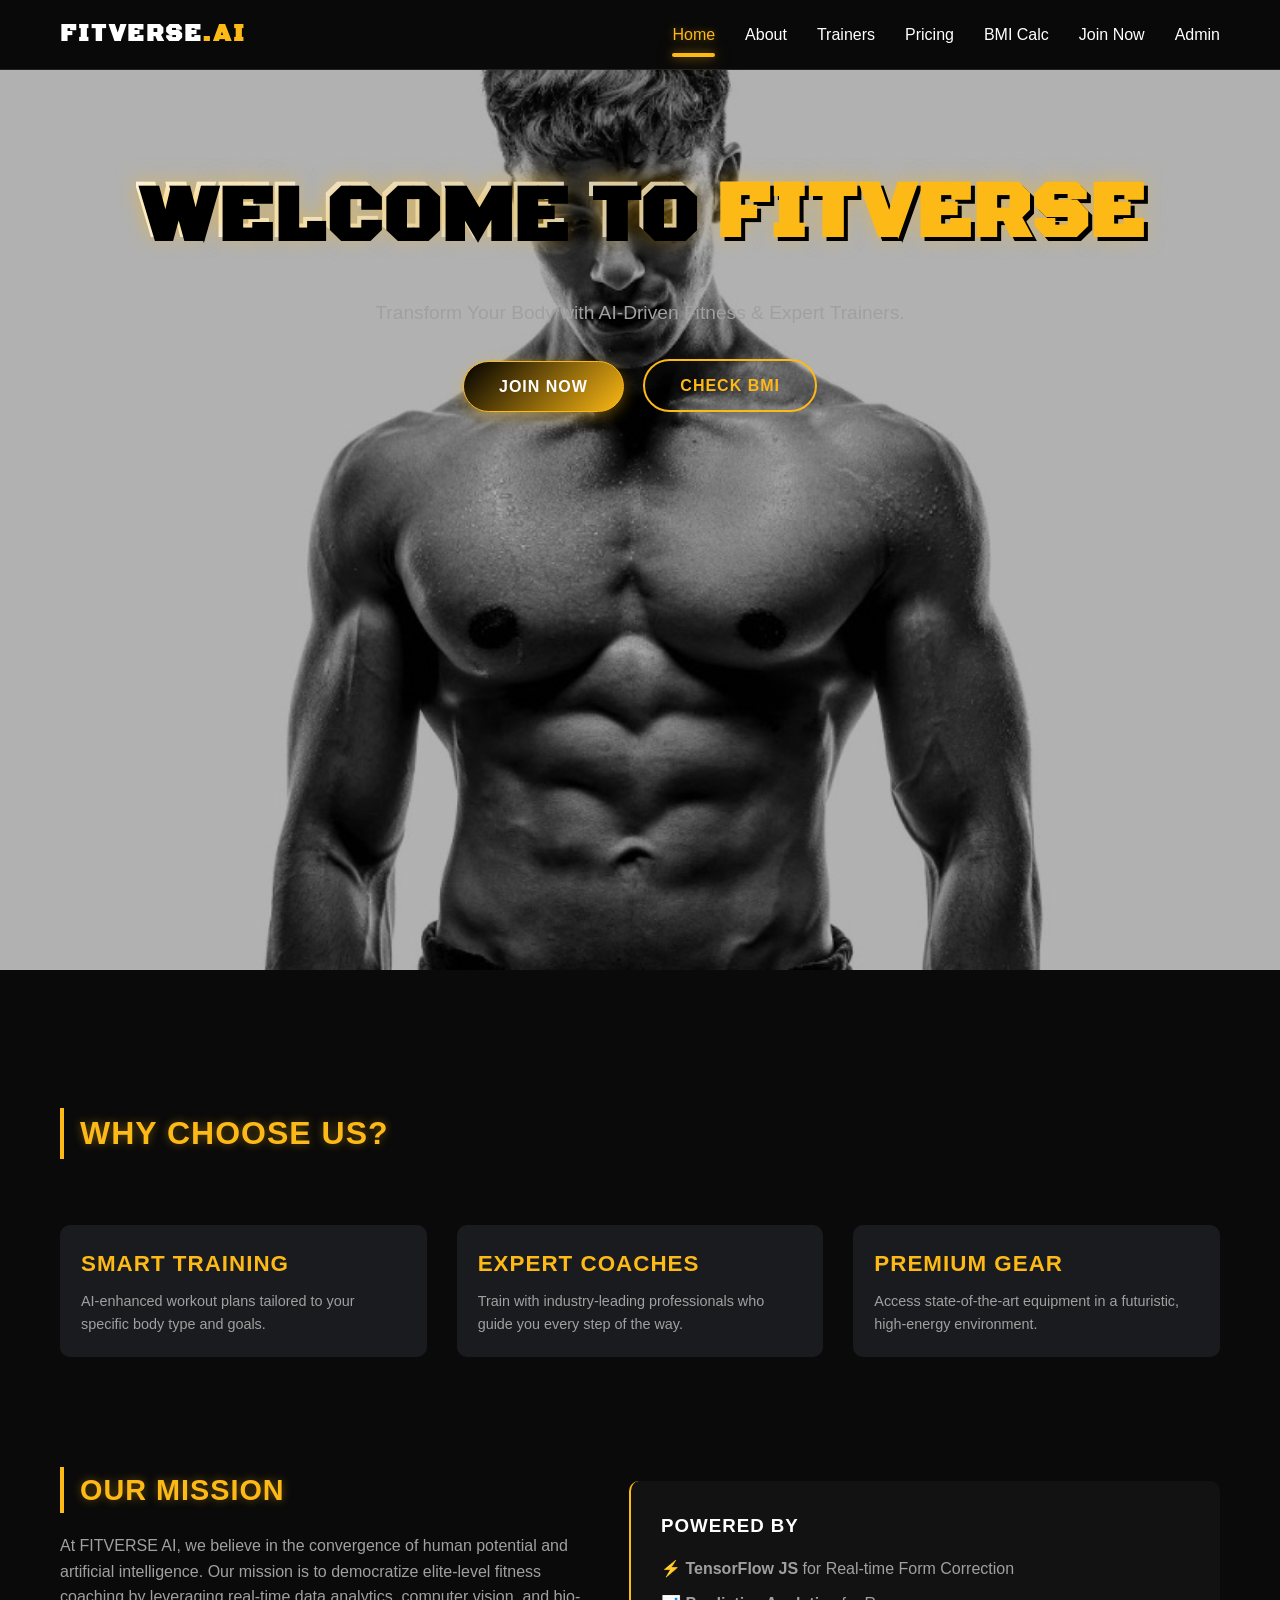
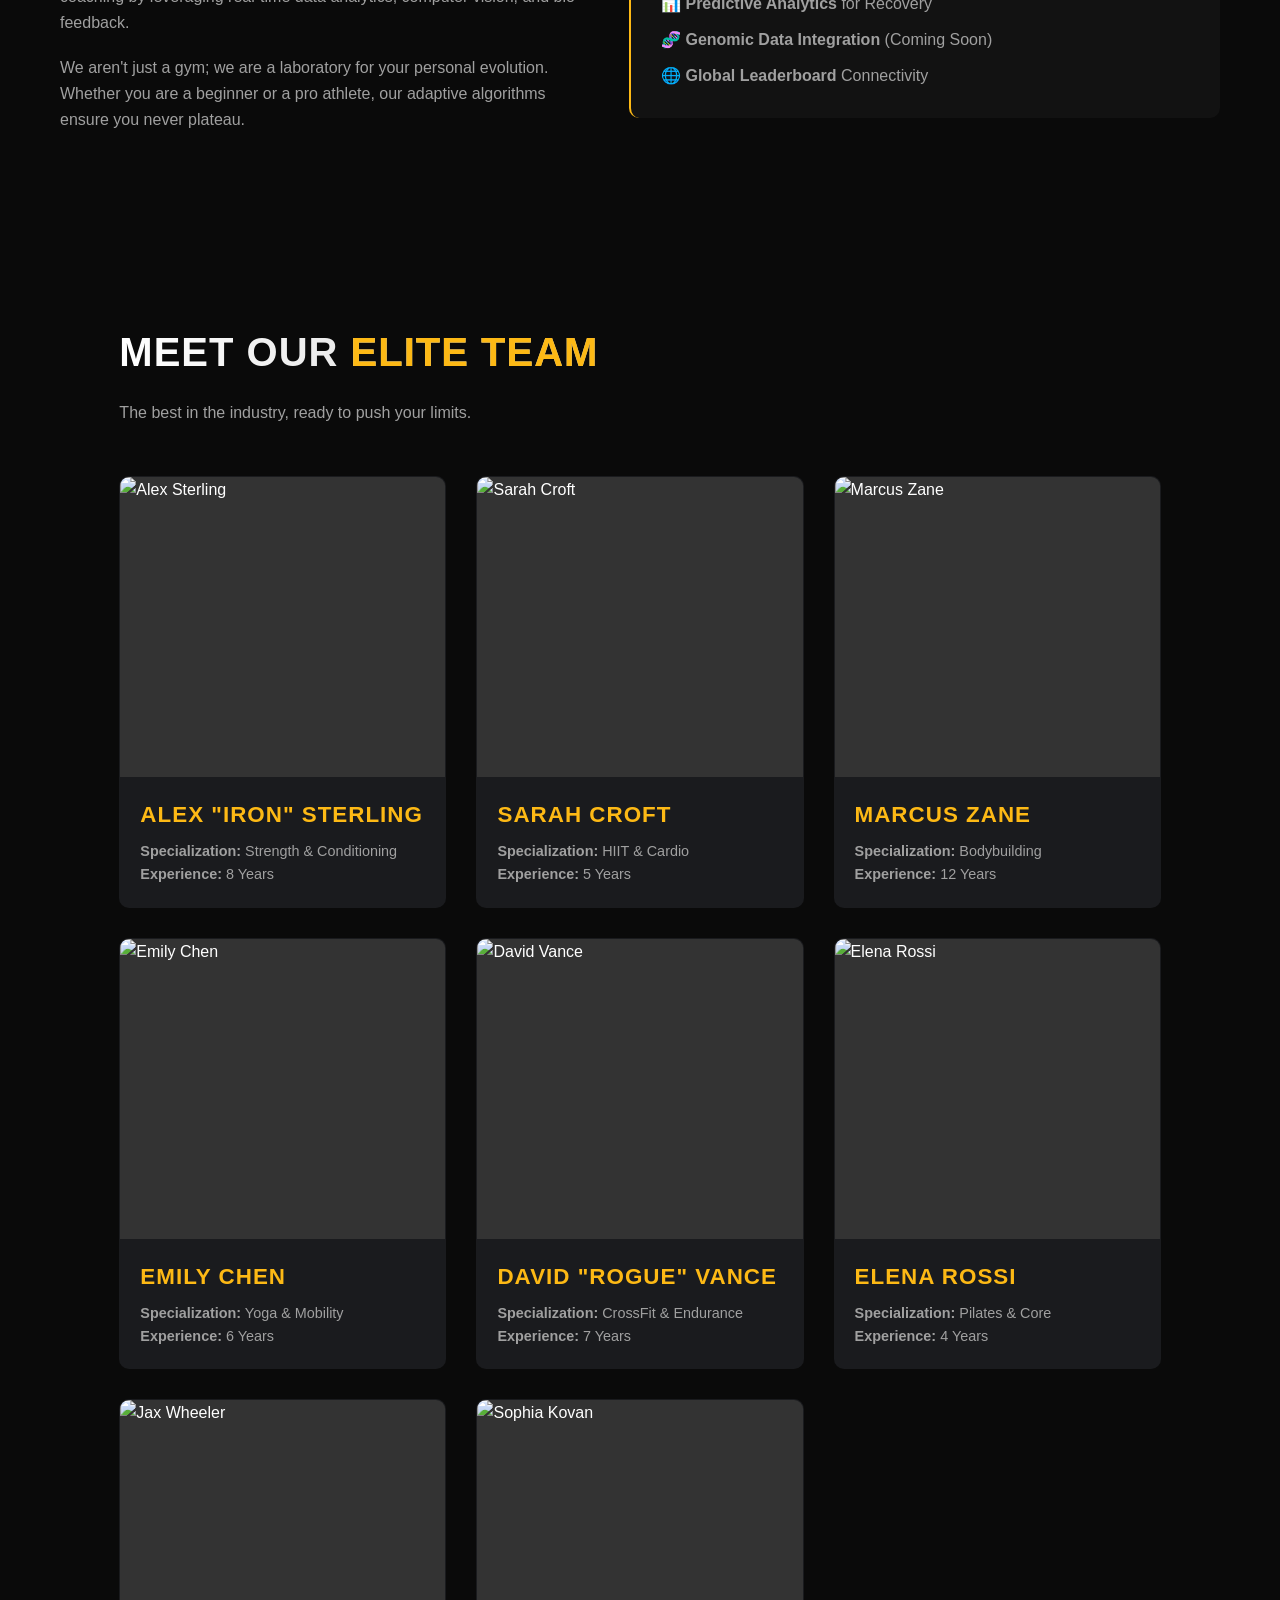
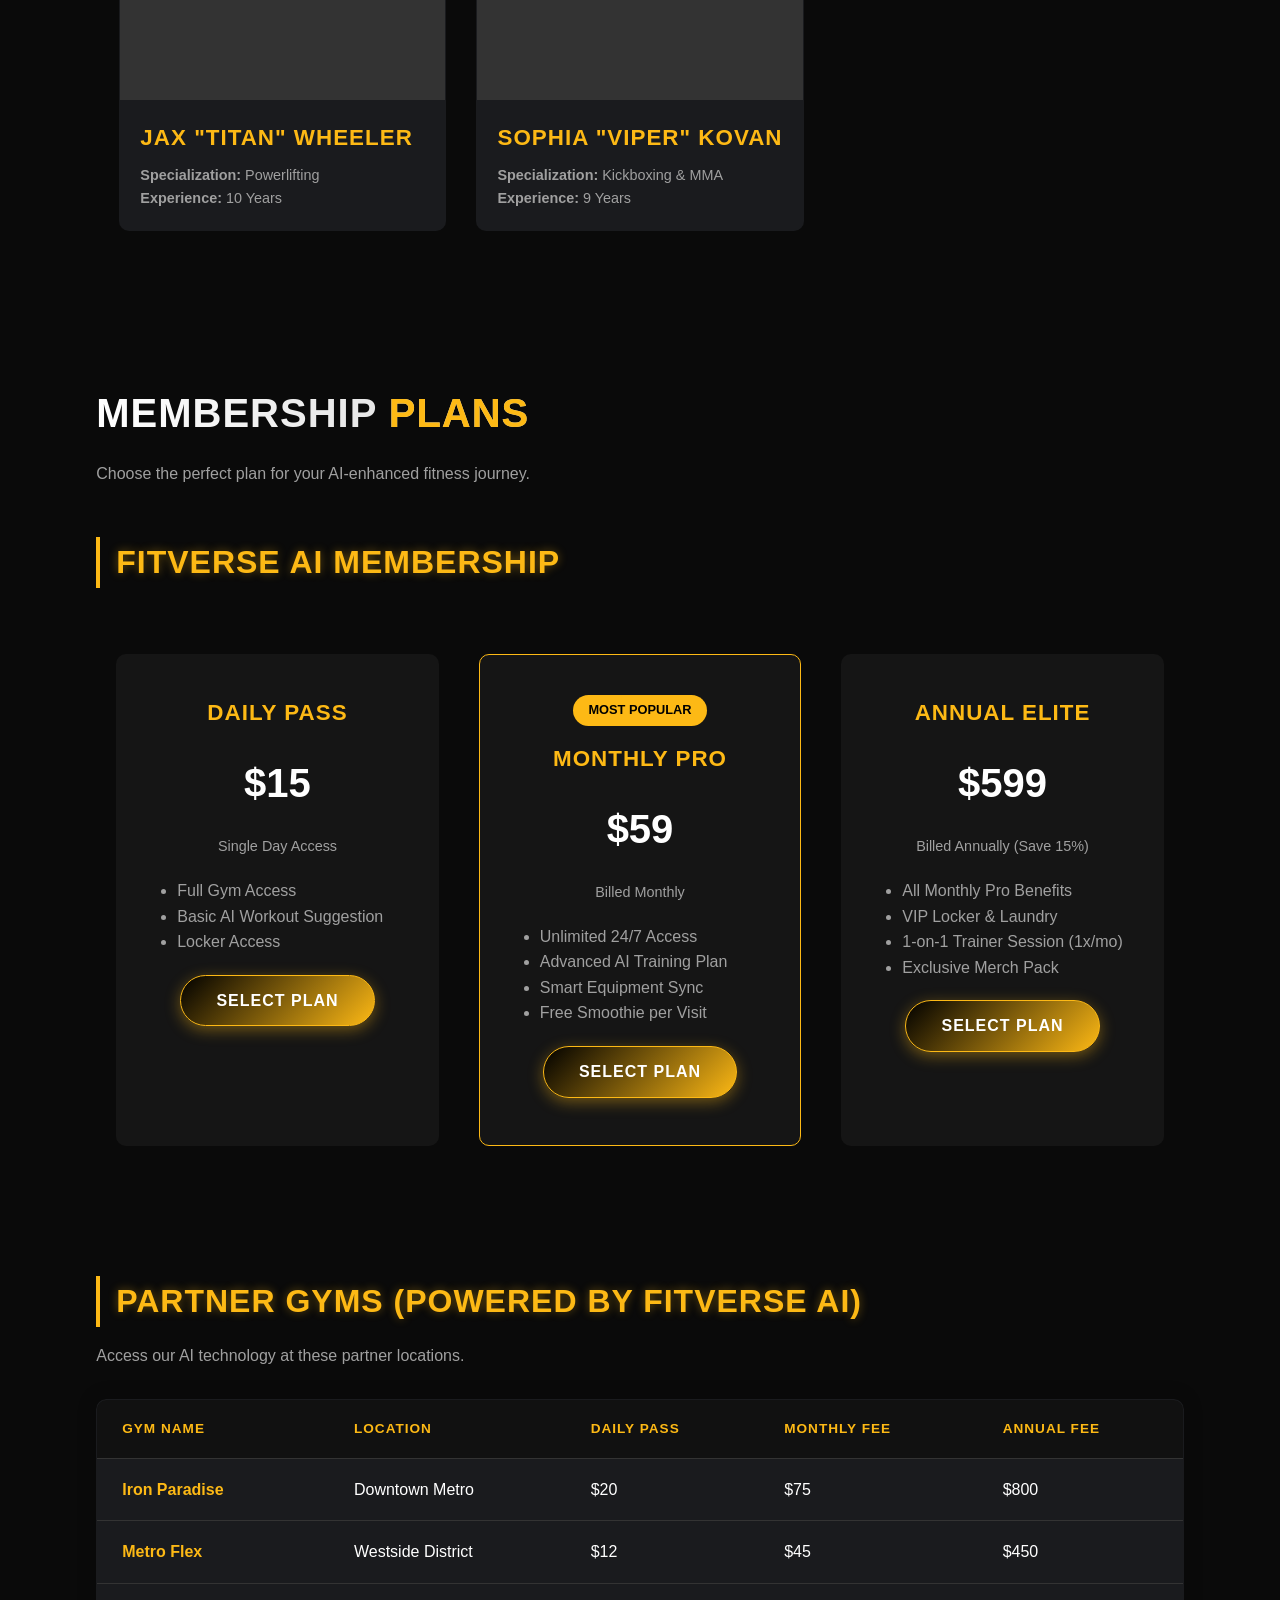
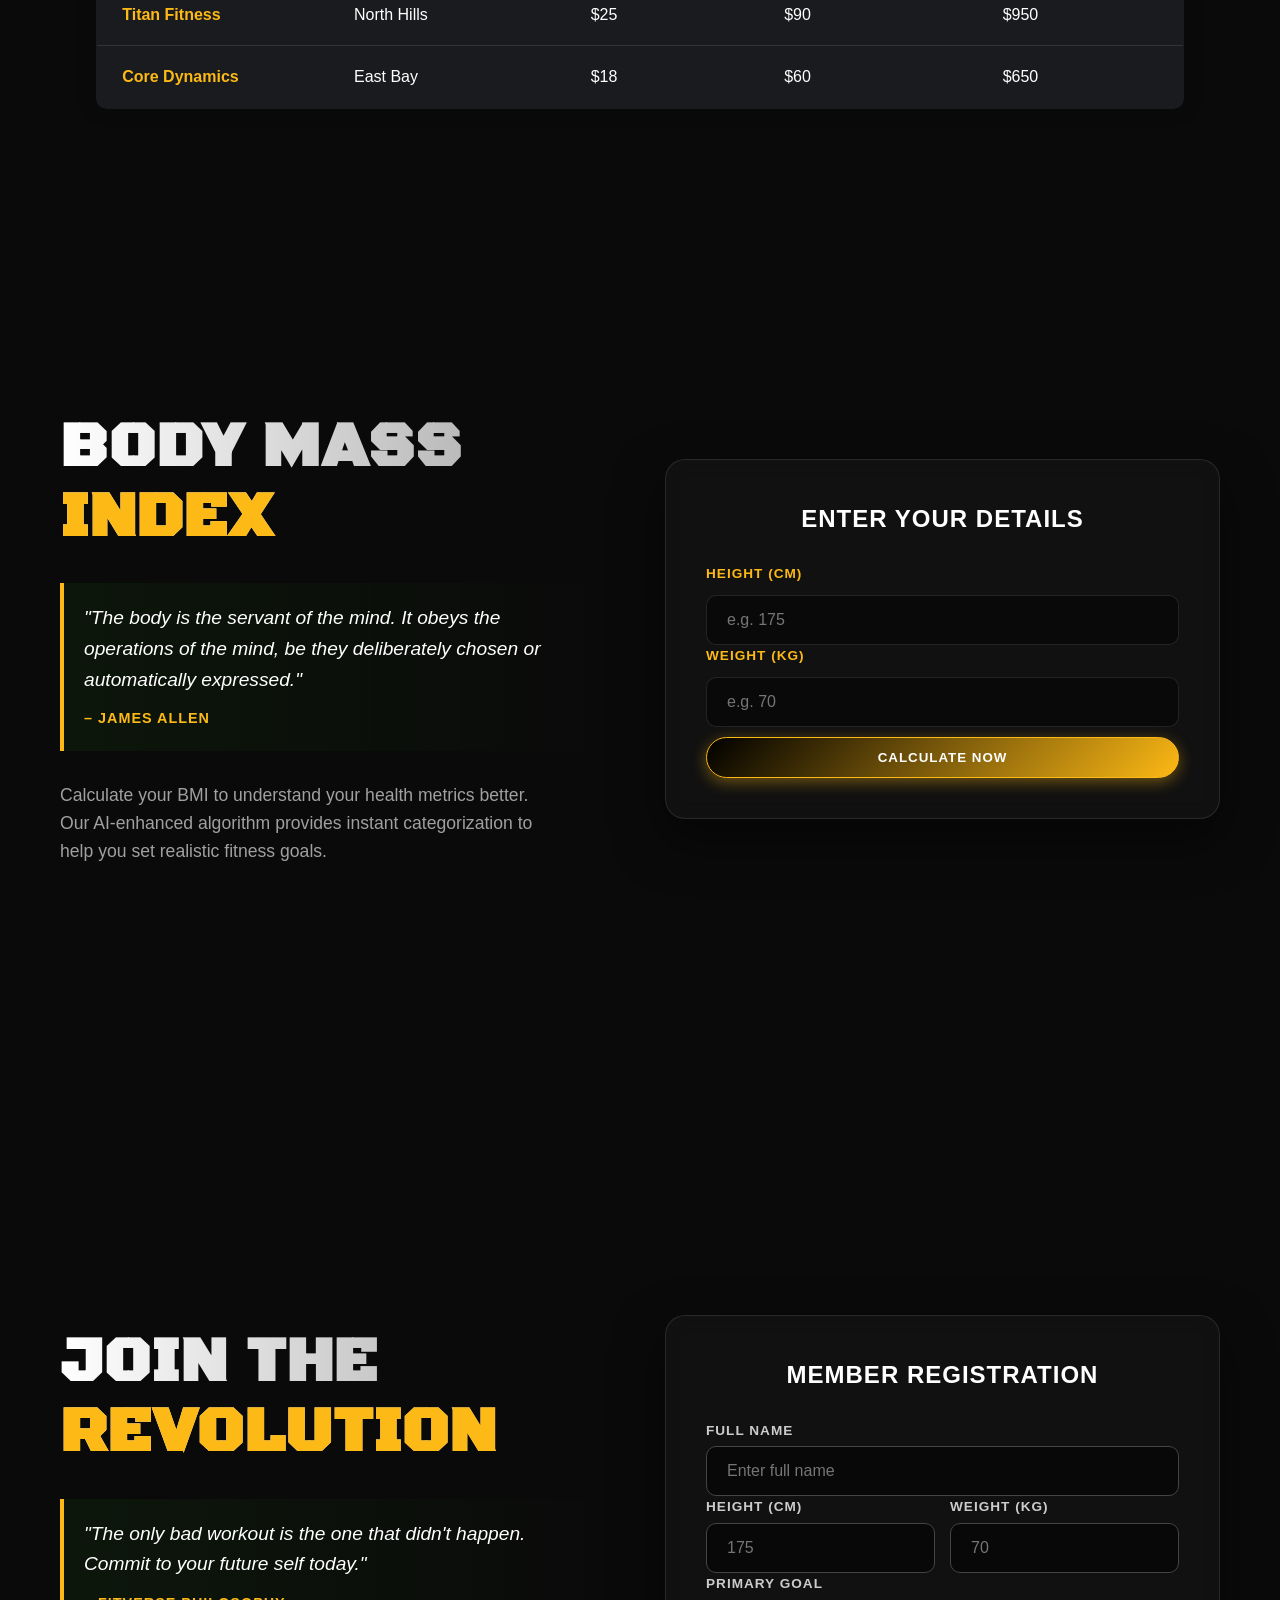
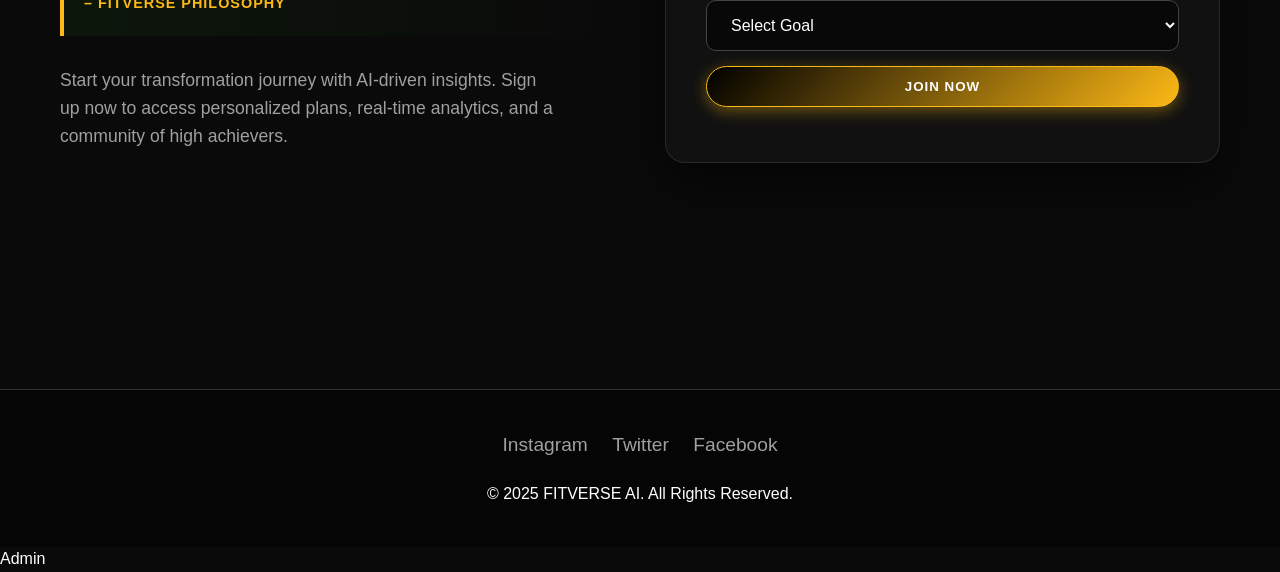
==== commit 0dc67a88: "Updated FITVERSE AI design and features" ====
--- a/fitverse-ai/index.html
+++ b/fitverse-ai/index.html
@@ -5,7 +5,6 @@
     <meta charset="UTF-8">
     <meta name="viewport" content="width=device-width, initial-scale=1.0">
     <title>FITVERSE AI | Smart Gym</title>
-    </title>
     <link rel="stylesheet" href="css/style.css">
     <!-- Optimization: Preconnect to external domains -->
     <link rel="preconnect" href="https://fonts.googleapis.com">
@@ -418,5 +417,7 @@
         </div>
     </section>
 
+    <footer id="main-footer"></footer>
+    <script src="js/app.js"></script>
     <a href="admin.html" class="nav-link">Admin</a>
     <div class="nav-indicator"></div>
--- a/fitverse-ai/css/style.css
+++ b/fitverse-ai/css/style.css
@@ -866,145 +866,39 @@
     }
 }
 
-/* --- SaaS PREMIUM THEME (Join & Admin) --- */
-:root {
-    --saas-bg: #0f172a;
-    --saas-panel: rgba(30, 41, 59, 0.7);
-    --neon-blue: #3b82f6;
-    --neon-cyan: #06b6d4;
-    --neon-purple: #8b5cf6;
-    --text-primary: #f8fafc;
-    --text-secondary: #94a3b8;
-}
-
-/* --- JOIN PAGE OVERHAUL --- */
-#join {
-    background: transparent;
-    position: relative;
-    padding: 100px 0;
-}
-
-/* Removed background mesh effects for cleaner blend */
-
-.saas-join-container {
-    width: 100%;
-    max-width: 1200px;
-    margin: 0 auto;
-    /* Removed Grid/Background styles to fallback to .split-layout */
-    background: transparent;
-    box-shadow: none;
-    border: none;
-}
-
-
-.saas-input:focus {
-    border-color: var(--neon-cyan);
-    box-shadow: 0 0 0 4px rgba(6, 182, 212, 0.1);
-}
-
-.saas-label {
-    position: absolute;
-    left: 20px;
-    top: 50%;
-    transform: translateY(-50%);
-    color: #64748b;
-    pointer-events: none;
-    transition: all 0.3s ease;
-    background: transparent;
-    padding: 0 5px;
-}
-
-/* Floating Label Logic */
-.saas-input:focus+.saas-label,
-.saas-input:not(:placeholder-shown)+.saas-label {
-    top: 0;
-    transform: translateY(-50%) scale(0.85);
-    background: #0f172a;
-    /* Match bg to hide line */
-    color: var(--neon-cyan);
-    font-weight: 600;
-}
-
-.saas-btn {
-    width: 100%;
-    padding: 16px;
-    border-radius: 50px;
-    background: linear-gradient(90deg, var(--neon-blue), var(--neon-purple));
-    color: white;
-    font-weight: 700;
-    font-size: 1.1rem;
-    border: none;
-    cursor: pointer;
-    position: relative;
-    overflow: hidden;
-    transition: transform 0.1s;
-}
-
-.saas-btn:hover {
-    filter: brightness(1.1);
-    box-shadow: 0 10px 30px -10px var(--neon-purple);
-}
-
-.saas-btn:active {
-    transform: scale(0.98);
-}
-
-/* --- ULTRA-FUTURISTIC ADMIN HUD (Fitverse Premium) --- */
-#admin {
-    background: transparent;
-    /* Blend with global BG */
-    min-height: 100vh;
-    padding: 0 !important;
-    display: block;
-
-    /* REBRAND: OVERRIDE NEON VARS TO YELLOW/GOLD */
-    --neon-cyan: #FDB915;
-    /* Primary Gold */
-    --neon-blue: #FFA500;
-    /* Secondary Orange */
-}
-
-.saas-admin-layout {
-    display: flex;
-    font-family: 'Poppins', sans-serif;
-    background: transparent;
-    backdrop-filter: none;
-    border-radius: 0;
-    border: none;
-    box-shadow: none;
-    width: 100%;
-    max-width: 100%;
-    height: auto;
-    overflow: visible;
-}
-
-/* Glass Sidebar */
+/* --- ADMIN DASHBOARD REDESIGN (Fitverse Premium) --- */
+.admin-layout {
+    display: flex;
+    height: 100vh;
+    background: radial-gradient(circle at top right, rgba(253, 185, 21, 0.05), #000);
+}
+
+/* Sidebar Styling */
 .admin-sidebar {
     width: 280px;
-    background: rgba(0, 0, 0, 0.2);
-    backdrop-filter: blur(10px);
-    border-right: 1px solid rgba(255, 255, 255, 0.05);
+    background: rgba(10, 10, 10, 0.9);
+    backdrop-filter: blur(20px);
+    border-right: 1px solid rgba(253, 185, 21, 0.1);
     padding: 30px 20px;
     display: flex;
     flex-direction: column;
     height: 100vh;
     position: sticky;
     top: 0;
-    z-index: 100;
+    z-index: 1100;
+    transition: var(--transition);
 }
 
 .sidebar-logo {
     font-family: var(--font-metal);
-    font-size: 2rem;
+    font-size: 1.8rem;
     color: #fff;
     margin-bottom: 50px;
     text-align: center;
-    text-shadow: 0 0 15px var(--neon-cyan);
-    letter-spacing: 2px;
 }
 
 .sidebar-logo span {
-    color: var(--neon-cyan);
+    color: var(--primary);
 }
 
 .sidebar-menu {
@@ -1013,289 +907,194 @@
 }
 
 .sidebar-item {
-    margin-bottom: 10px;
+    margin-bottom: 15px;
 }
 
 .sidebar-link {
     display: flex;
     align-items: center;
-    padding: 15px 20px;
-    color: #94a3b8;
-    text-decoration: none;
+    padding: 12px 20px;
+    color: var(--text-muted);
     border-radius: 12px;
-    transition: all 0.3s cubic-bezier(0.4, 0, 0.2, 1);
-    font-weight: 500;
-    font-size: 1.1rem;
-    background: transparent;
+    transition: var(--transition);
     border: 1px solid transparent;
-    position: relative;
-    overflow: hidden;
 }
 
 .sidebar-link:hover,
 .sidebar-link.active {
     background: rgba(253, 185, 21, 0.1);
-    /* Gold Tint */
-    border-color: var(--neon-cyan);
-    color: #fff;
-    box-shadow: 0 0 15px rgba(253, 185, 21, 0.2);
-    text-shadow: 0 0 5px var(--neon-cyan);
-}
-
-.sidebar-link.active::after {
-    display: none;
-}
-
+    border-color: var(--primary);
+    color: var(--primary);
+    box-shadow: 0 0 15px var(--primary-glow);
+}
 
 .sidebar-icon {
-    width: 25px;
     margin-right: 15px;
     font-size: 1.2rem;
-    filter: drop-shadow(0 0 5px var(--neon-cyan));
-}
-
-/* Main Content Area */
-.admin-main {
-    flex: 1;
-    background: transparent;
-    display: flex;
-    flex-direction: column;
-    position: relative;
-}
-
-/* Glass Topbar */
+}
+
+/* Main Viewport Header */
 .admin-topbar {
-    height: 90px;
+    background: rgba(10, 10, 10, 0.8);
+    backdrop-filter: blur(10px);
+    height: 80px;
+    display: flex;
+    justify-content: space-between;
+    align-items: center;
+    padding: 0 40px;
     border-bottom: 1px solid rgba(255, 255, 255, 0.05);
-    display: flex;
-    align-items: center;
-    justify-content: space-between;
-    padding: 0 50px;
     position: sticky;
     top: 0;
-    z-index: 100;
-    background: rgba(0, 0, 0, 0.2);
-    backdrop-filter: blur(5px);
-    gap: 40px;
-}
-
-.search-box {
-    flex: 1;
-    max-width: 400px;
+    z-index: 1000;
 }
 
 .search-box input {
-    width: 100%;
-    background: rgba(255, 255, 255, 0.05);
+    background: rgba(0, 0, 0, 0.4);
     border: 1px solid rgba(255, 255, 255, 0.1);
-    padding: 12px 20px;
+    padding: 10px 25px;
     border-radius: 50px;
     color: #fff;
-    transition: 0.3s;
+    width: 300px;
+    transition: var(--transition);
 }
 
 .search-box input:focus {
-    border-color: var(--neon-cyan);
-    box-shadow: 0 0 15px rgba(253, 185, 21, 0.2);
-    background: rgba(0, 0, 0, 0.4);
-}
-
-.admin-content-pad {
-    padding: 40px;
-}
-
-/* Dashboard Title */
-.admin-page-title {
-    font-family: var(--font-metal);
-    font-size: 3rem;
-    color: #fff;
-    margin-bottom: 40px;
-    text-shadow: 0 0 20px var(--neon-blue);
-    position: relative;
-    display: inline-block;
-}
-
-.admin-page-title::after {
-    content: '';
-    position: absolute;
-    bottom: -10px;
-    left: 0;
-    width: 50%;
-    height: 3px;
-    background: linear-gradient(90deg, var(--neon-cyan), transparent);
-}
-
-/* Holographic Stats Cards */
+    border-color: var(--primary);
+    box-shadow: 0 0 15px var(--primary-glow);
+    outline: none;
+}
+
+.profile-menu {
+    display: flex;
+    align-items: center;
+    gap: 15px;
+}
+
+.admin-avatar {
+    width: 45px;
+    height: 45px;
+    border-radius: 50%;
+    display: flex;
+    align-items: center;
+    justify-content: center;
+    border: 2px solid var(--primary);
+}
+
+/* Dashboard Stats Cards */
 .stats-deck {
     display: grid;
-    grid-template-columns: repeat(4, 1fr);
+    grid-template-columns: repeat(auto-fit, minmax(240px, 1fr));
     gap: 25px;
-    margin-bottom: 50px;
+    margin-bottom: 40px;
 }
 
 .saas-card {
-    background: linear-gradient(145deg, rgba(255, 255, 255, 0.03), rgba(0, 0, 0, 0.2));
+    background: rgba(26, 27, 30, 0.6);
     backdrop-filter: blur(10px);
+    border: 1px solid rgba(255, 255, 255, 0.05);
+    padding: 30px;
     border-radius: 20px;
-    padding: 25px;
-    border: 1px solid rgba(255, 255, 255, 0.05);
-    position: relative;
-    overflow: hidden;
-    transition: 0.4s ease;
+    transition: var(--transition);
 }
 
 .saas-card:hover {
     transform: translateY(-5px);
-    border-color: var(--neon-cyan);
-    box-shadow: 0 0 30px rgba(253, 185, 21, 0.2), inset 0 0 10px rgba(253, 185, 21, 0.1);
+    border-color: var(--primary);
+    box-shadow: 0 10px 30px rgba(0, 0, 0, 0.5);
 }
 
 .card-label {
-    font-size: 0.85rem;
+    color: var(--text-muted);
+    font-size: 0.9rem;
     text-transform: uppercase;
-    color: var(--neon-cyan);
-    font-weight: 700;
     letter-spacing: 1px;
-    margin-bottom: 15px;
-    display: flex;
-    align-items: center;
-    gap: 8px;
-}
-
-.card-label::before {
-    content: '';
-    display: block;
-    width: 8px;
-    height: 8px;
-    background: var(--neon-cyan);
-    border-radius: 50%;
-    box-shadow: 0 0 10px var(--neon-cyan);
+    margin-bottom: 10px;
 }
 
 .card-value {
     font-size: 2.2rem;
     font-weight: 800;
     color: #fff;
-    text-shadow: 0 0 10px rgba(255, 255, 255, 0.3);
-}
-
-/* Futuristic Data Grid */
+    margin-bottom: 10px;
+}
+
+.card-trend {
+    font-size: 0.85rem;
+    color: #4cd964;
+}
+
+/* Charts and Tables */
 .saas-table-container {
-    background: rgba(0, 0, 0, 0.3);
+    background: rgba(26, 27, 30, 0.6);
     border-radius: 20px;
-    border: 1px solid rgba(253, 185, 21, 0.2);
-    /* Gold Border */
+    border: 1px solid rgba(255, 255, 255, 0.05);
     overflow: hidden;
-    backdrop-filter: blur(5px);
+}
+
+.saas-table {
+    width: 100%;
+    border-collapse: collapse;
 }
 
 .saas-table th {
-    background: rgba(253, 185, 21, 0.1);
-    /* Gold Bg */
-    color: var(--neon-cyan);
+    text-align: left;
     padding: 20px;
+    background: rgba(255, 255, 255, 0.03);
+    color: var(--primary);
     font-family: var(--font-azonix);
-    font-size: 0.9rem;
-    border-bottom: 1px solid rgba(253, 185, 21, 0.3);
-    letter-spacing: 1px;
+    font-size: 0.8rem;
     text-transform: uppercase;
 }
 
 .saas-table td {
     padding: 20px;
-    border-bottom: 1px solid rgba(255, 255, 255, 0.05);
-    color: #cbd5e1;
-    font-size: 1rem;
-    font-family: 'Consolas', monospace;
-}
-
-.saas-table tr:hover {
-    background: rgba(253, 185, 21, 0.05);
-    box-shadow: inset 3px 0 0 var(--neon-cyan);
-}
-
-/* Responsive */
-@media (max-width: 1000px) {
-    .stats-deck {
-        grid-template-columns: 1fr 1fr;
-    }
-
+    border-bottom: 1px solid rgba(255, 255, 255, 0.03);
+    color: #eee;
+}
+
+/* Mobile Admin Specifics */
+.admin-menu-toggle {
+    display: none;
+    font-size: 1.5rem;
+    color: var(--primary);
+    cursor: pointer;
+}
+
+@media (max-width: 1024px) {
     .admin-sidebar {
-        width: 80px;
-        padding: 20px 10px;
-    }
-
-    .sidebar-logo span,
-    .sidebar-link span {
-        display: none;
-    }
-
-    .sidebar-logo {
-        font-size: 1.5rem;
+        position: fixed;
+        left: -280px;
+        transition: 0.3s;
+    }
+
+    .admin-sidebar.active {
+        left: 0;
+    }
+
+    .admin-menu-toggle {
+        display: block;
+    }
+
+    .admin-topbar {
+        padding: 0 20px;
+    }
+
+    .search-box input {
+        width: 150px;
+    }
+}
+
+@media (max-width: 768px) {
+    .main-viewport {
+        padding: 20px;
+    }
+
+    .admin-page-title {
+        font-size: 2.5rem;
         margin-bottom: 30px;
-    }
-
-    .sidebar-icon {
-        margin-right: 0;
-        font-size: 1.5rem;
-    }
-
-    .sidebar-link {
-        justify-content: center;
-        padding: 15px;
-    }
-}
-
-@media (max-width: 600px) {
-    .saas-admin-layout {
-        flex-direction: column;
-        height: auto;
-        border-radius: 0;
-        border: none;
     }
 
     .stats-deck {
         grid-template-columns: 1fr;
     }
-
-    .admin-sidebar {
-        display: none;
-    }
-
-    .admin-content-pad {
-        padding: 20px;
-    }
-
-    .admin-page-title {
-        font-size: 2rem;
-    }
-
-
-    /* --- Payment Page Styles --- */
-    .payment-mode-radio {
-        flex: 1;
-        cursor: pointer;
-    }
-
-    .payment-mode-radio input {
-        display: none;
-    }
-
-    .mode-box {
-        display: block;
-        padding: 15px;
-        text-align: center;
-        background: rgba(255, 255, 255, 0.05);
-        border: 1px solid rgba(253, 185, 21, 0.2);
-        border-radius: 10px;
-        color: #fff;
-        transition: all 0.3s;
-        font-weight: bold;
-    }
-
-    .payment-mode-radio input:checked+.mode-box {
-        background: rgba(253, 185, 21, 0.2);
-        border-color: #FDB915;
-        box-shadow: 0 0 15px rgba(253, 185, 21, 0.3);
-    }
 }
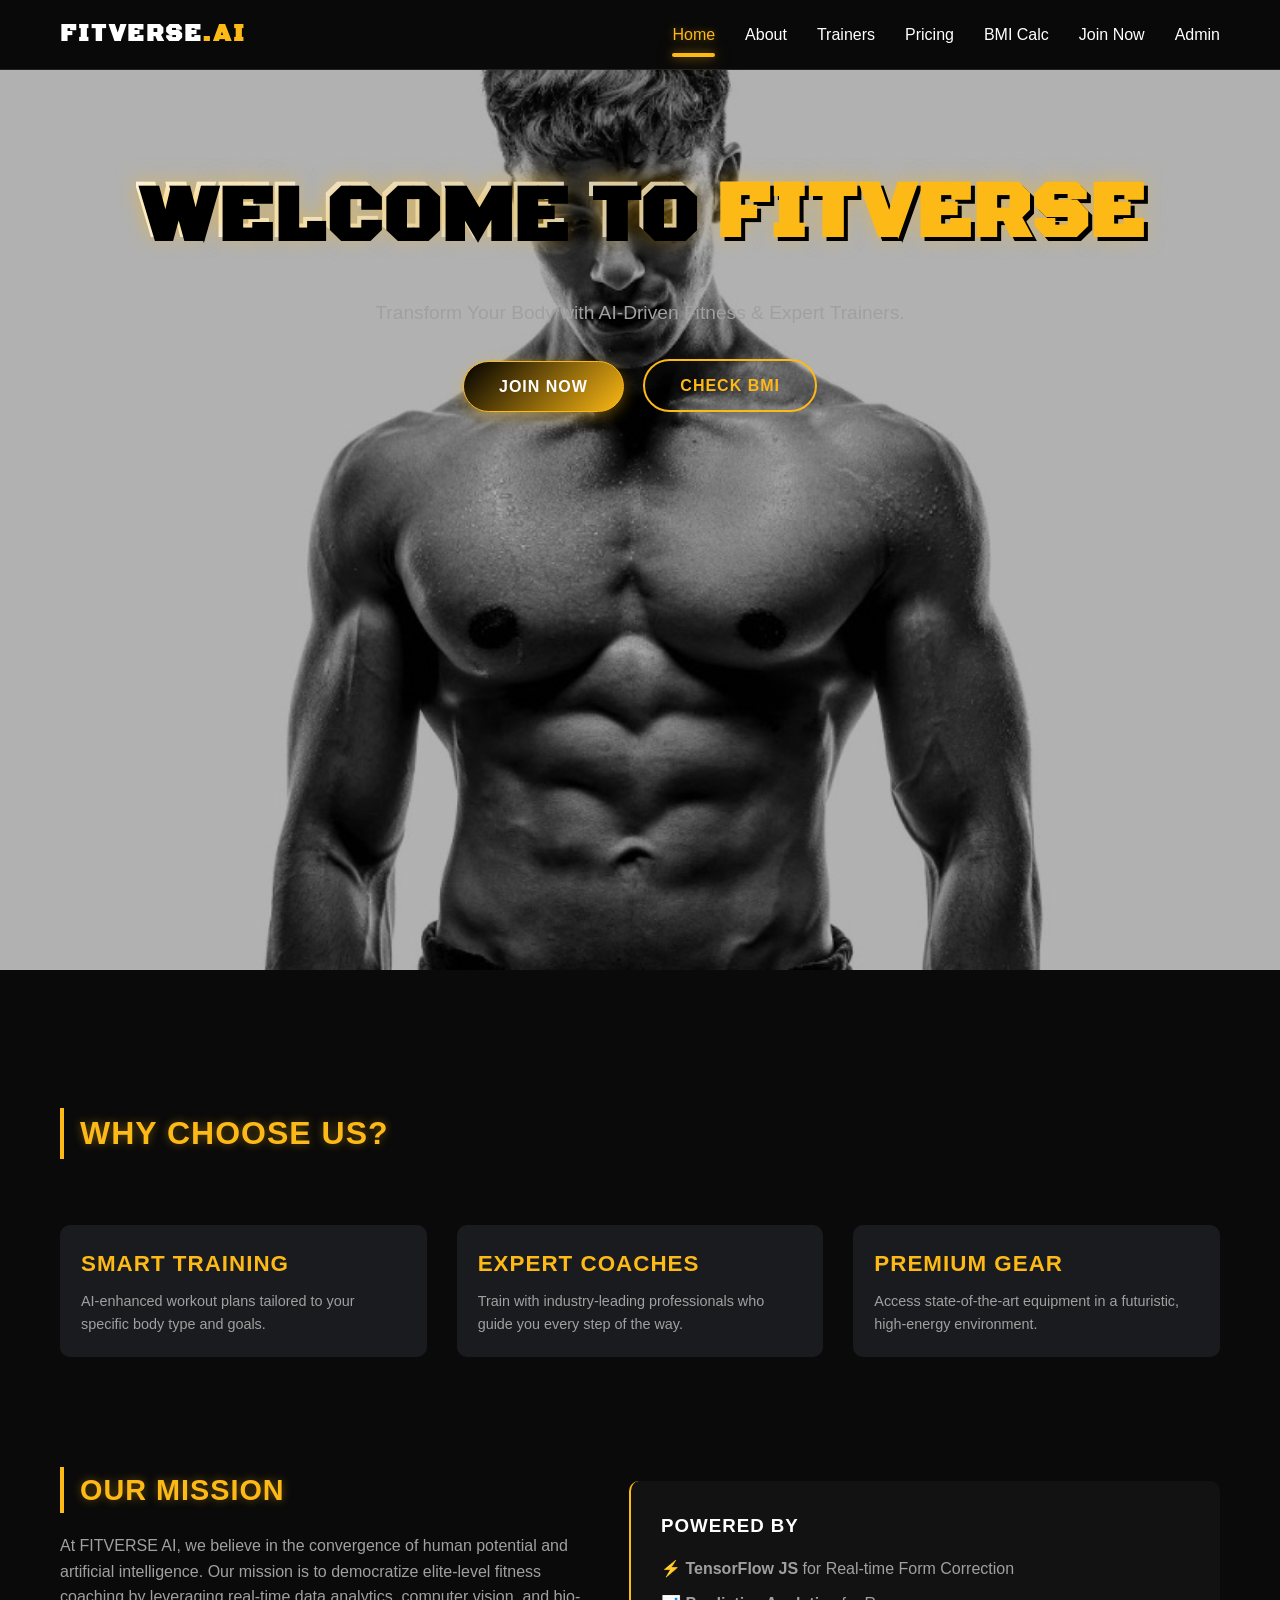
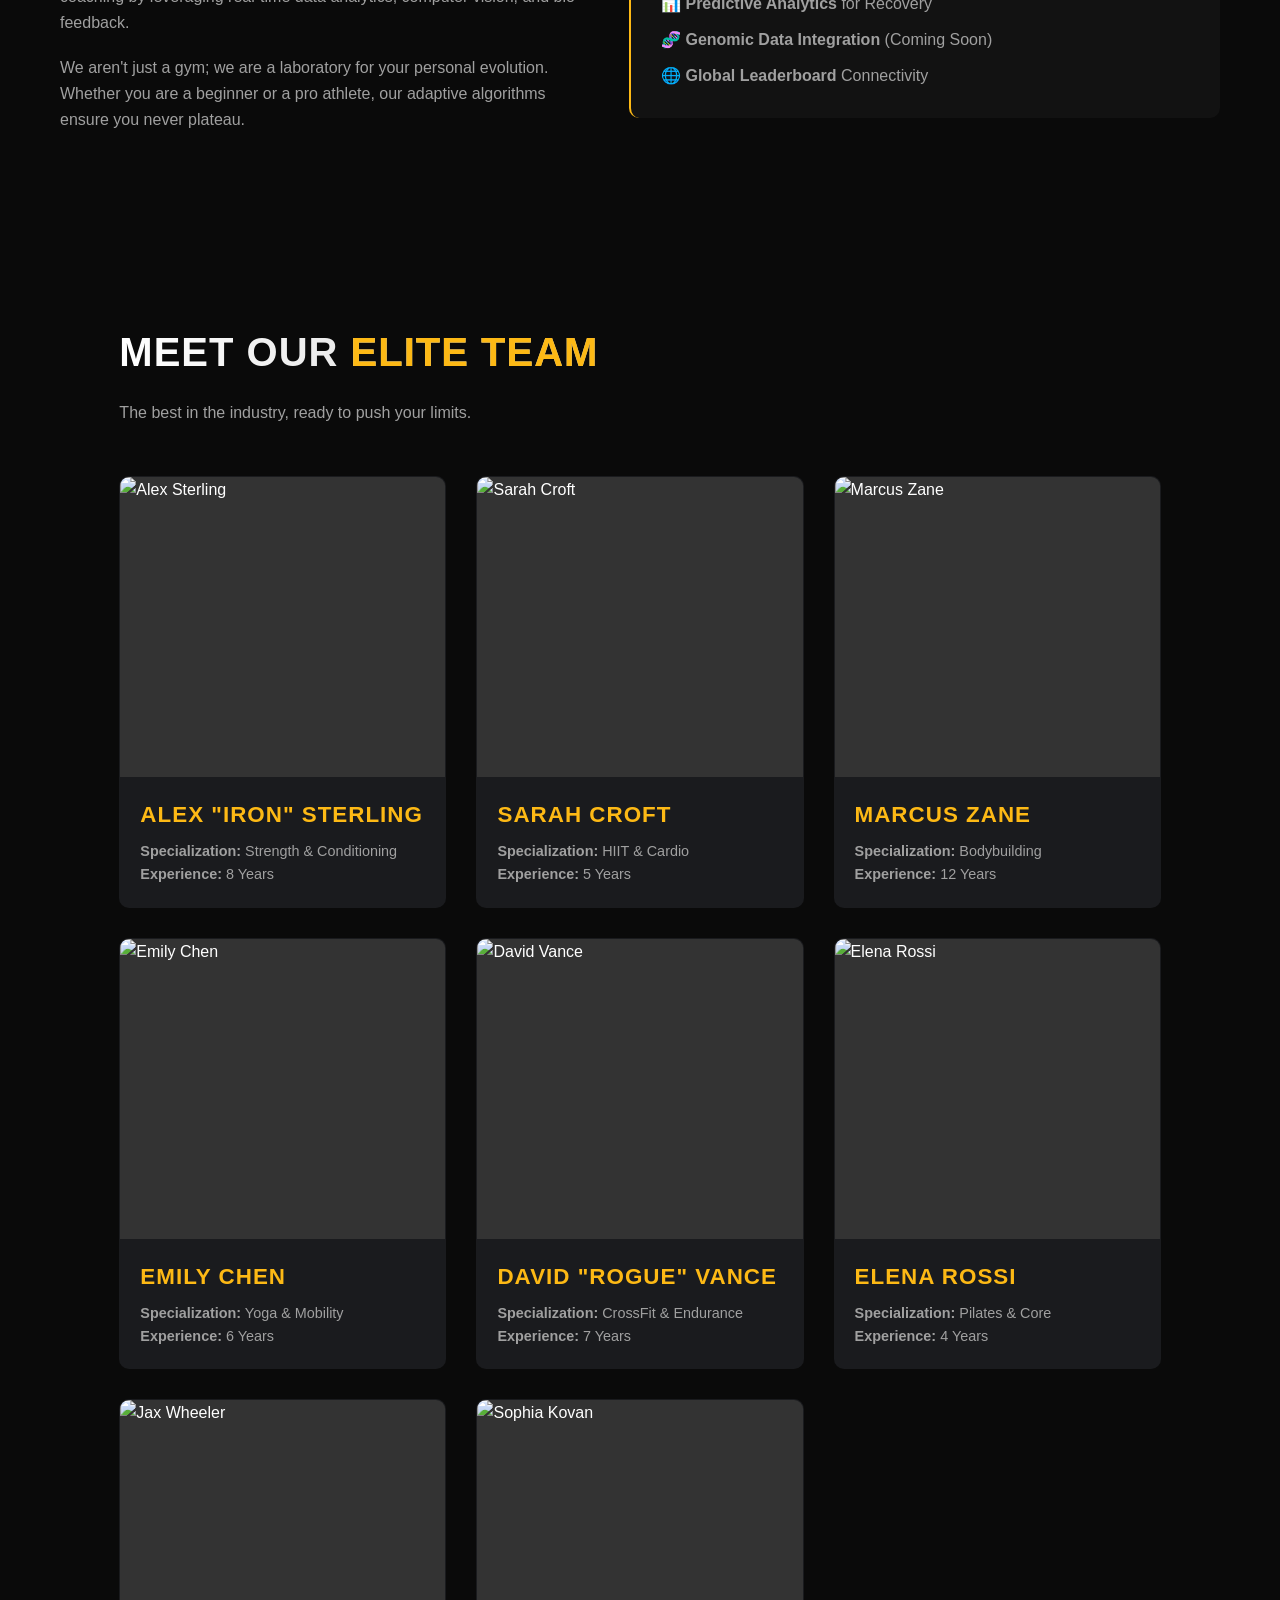
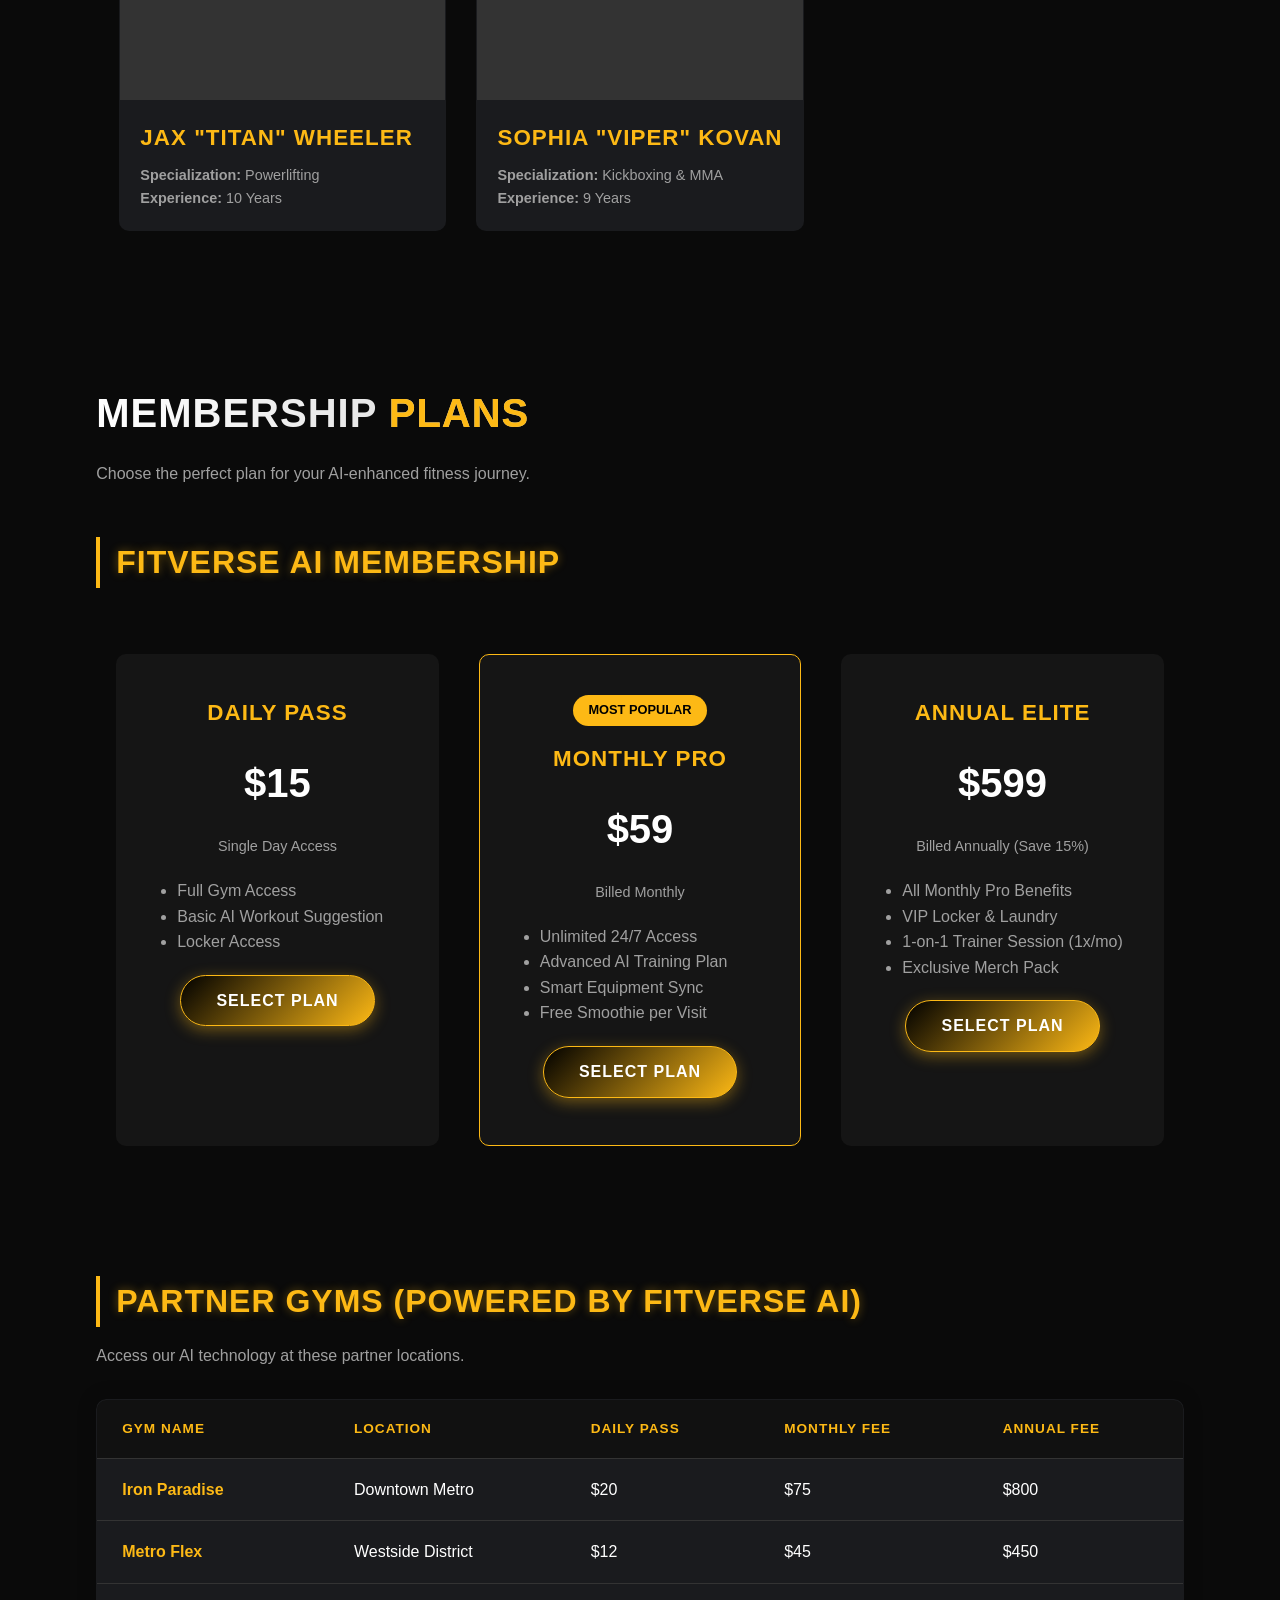
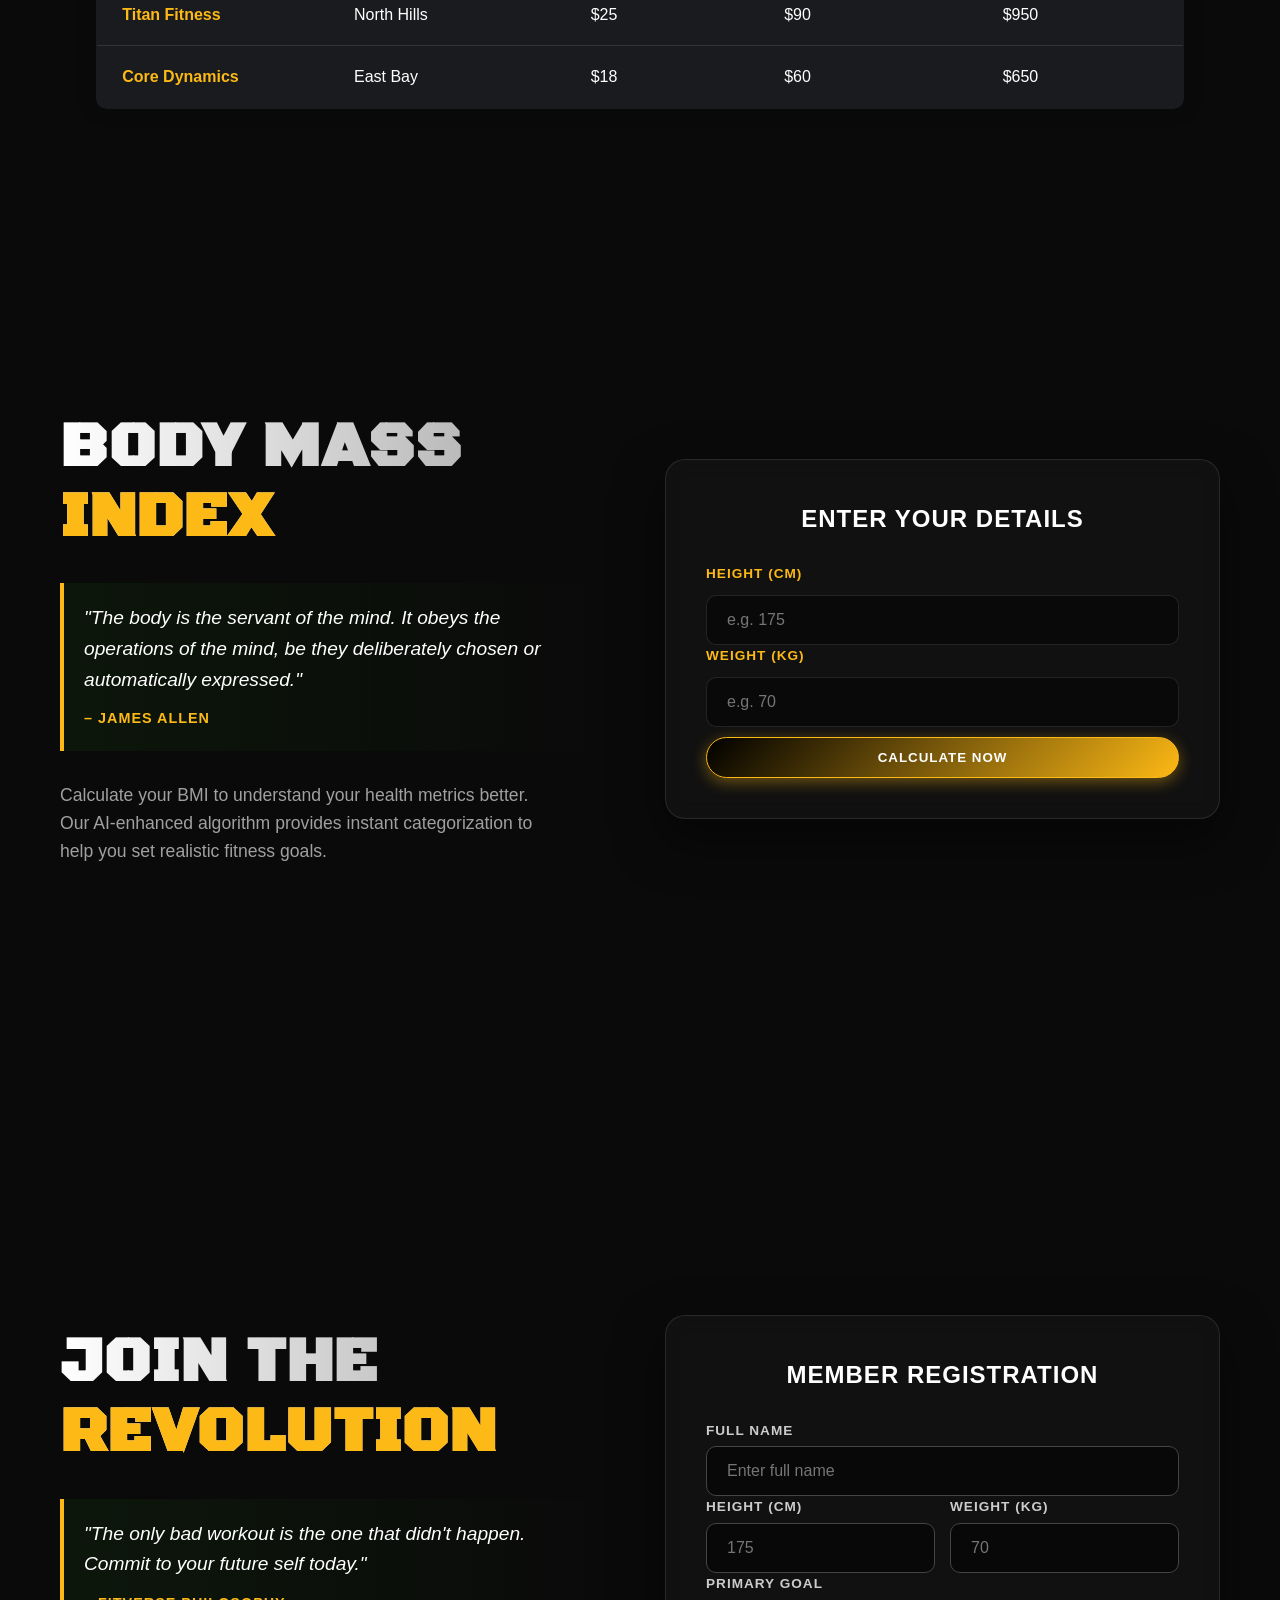
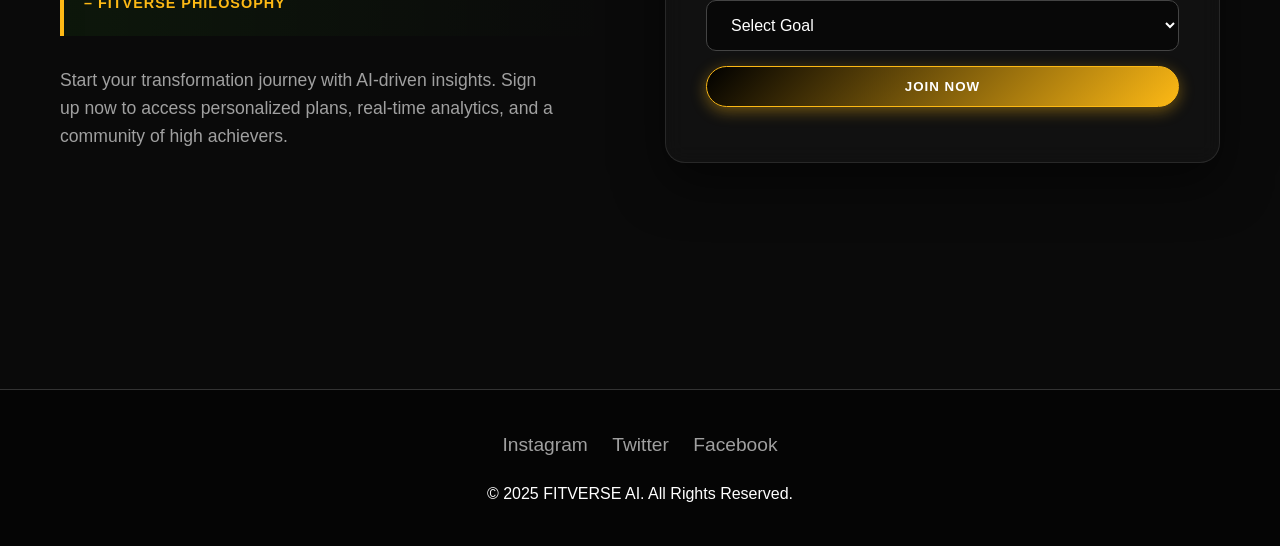
==== commit 64693d45: "Updated website" ====
--- a/fitverse-ai/index.html
+++ b/fitverse-ai/index.html
@@ -419,5 +419,6 @@
 
     <footer id="main-footer"></footer>
     <script src="js/app.js"></script>
-    <a href="admin.html" class="nav-link">Admin</a>
-    <div class="nav-indicator"></div>+</body>
+
+</html>
--- a/fitverse-ai/css/style.css
+++ b/fitverse-ai/css/style.css
@@ -866,35 +866,36 @@
     }
 }
 
-/* --- ADMIN DASHBOARD REDESIGN (Fitverse Premium) --- */
+/* --- ADMIN DASHBOARD PRO (Modern Aesthetic) --- */
 .admin-layout {
     display: flex;
     height: 100vh;
-    background: radial-gradient(circle at top right, rgba(253, 185, 21, 0.05), #000);
-}
-
-/* Sidebar Styling */
+    background: radial-gradient(circle at 10% 20%, #1a1a2e, #000);
+    color: #e0e0e0;
+    font-family: 'Poppins', sans-serif;
+    overflow: hidden;
+}
+
+/* Sidebar */
 .admin-sidebar {
-    width: 280px;
-    background: rgba(10, 10, 10, 0.9);
-    backdrop-filter: blur(20px);
-    border-right: 1px solid rgba(253, 185, 21, 0.1);
+    width: 260px;
+    background: rgba(20, 20, 25, 0.7);
+    backdrop-filter: blur(15px);
+    border-right: 1px solid rgba(255, 255, 255, 0.05);
+    display: flex;
+    flex-direction: column;
     padding: 30px 20px;
-    display: flex;
-    flex-direction: column;
-    height: 100vh;
-    position: sticky;
-    top: 0;
-    z-index: 1100;
-    transition: var(--transition);
+    z-index: 100;
 }
 
 .sidebar-logo {
-    font-family: var(--font-metal);
-    font-size: 1.8rem;
+    font-size: 1.6rem;
+    font-weight: 700;
     color: #fff;
-    margin-bottom: 50px;
-    text-align: center;
+    margin-bottom: 40px;
+    letter-spacing: 1px;
+    text-align: left;
+    padding-left: 10px;
 }
 
 .sidebar-logo span {
@@ -904,131 +905,177 @@
 .sidebar-menu {
     list-style: none;
     padding: 0;
-}
-
-.sidebar-item {
-    margin-bottom: 15px;
+    flex: 1;
 }
 
 .sidebar-link {
     display: flex;
     align-items: center;
-    padding: 12px 20px;
-    color: var(--text-muted);
+    padding: 14px 20px;
+    margin-bottom: 8px;
     border-radius: 12px;
-    transition: var(--transition);
+    color: #888;
+    text-decoration: none;
+    font-weight: 500;
+    transition: all 0.3s ease;
     border: 1px solid transparent;
 }
 
 .sidebar-link:hover,
 .sidebar-link.active {
-    background: rgba(253, 185, 21, 0.1);
-    border-color: var(--primary);
-    color: var(--primary);
-    box-shadow: 0 0 15px var(--primary-glow);
+    background: linear-gradient(90deg, rgba(253, 185, 21, 0.1), transparent);
+    color: #fff;
+    border-left: 3px solid var(--primary);
 }
 
 .sidebar-icon {
     margin-right: 15px;
-    font-size: 1.2rem;
-}
-
-/* Main Viewport Header */
+    font-size: 1.1rem;
+    width: 20px;
+    text-align: center;
+}
+
+.sidebar-footer {
+    margin-top: auto;
+}
+
+.logout-btn {
+    display: block;
+    width: 100%;
+    padding: 12px;
+    border-radius: 10px;
+    color: #888;
+    text-decoration: none;
+    transition: 0.3s;
+    background: rgba(255, 255, 255, 0.05);
+    margin-top: 10px;
+}
+
+.logout-btn:hover {
+    color: #fff;
+    background: rgba(255, 255, 255, 0.1);
+}
+
+/* Main Content */
+.main-viewport {
+    flex: 1;
+    overflow-y: auto;
+    position: relative;
+    padding: 30px 40px;
+}
+
+/* Header */
 .admin-topbar {
-    background: rgba(10, 10, 10, 0.8);
-    backdrop-filter: blur(10px);
-    height: 80px;
     display: flex;
     justify-content: space-between;
     align-items: center;
-    padding: 0 40px;
-    border-bottom: 1px solid rgba(255, 255, 255, 0.05);
-    position: sticky;
-    top: 0;
-    z-index: 1000;
-}
-
-.search-box input {
-    background: rgba(0, 0, 0, 0.4);
-    border: 1px solid rgba(255, 255, 255, 0.1);
-    padding: 10px 25px;
-    border-radius: 50px;
-    color: #fff;
-    width: 300px;
-    transition: var(--transition);
-}
-
-.search-box input:focus {
-    border-color: var(--primary);
-    box-shadow: 0 0 15px var(--primary-glow);
-    outline: none;
+    margin-bottom: 40px;
+}
+
+.admin-page-title {
+    font-size: 2rem;
+    font-weight: 700;
+    margin: 0;
+    background: linear-gradient(to right, #fff, #aaa);
+    -webkit-background-clip: text;
+    background-clip: text;
+    -webkit-text-fill-color: transparent;
 }
 
 .profile-menu {
     display: flex;
     align-items: center;
     gap: 15px;
+    background: rgba(255, 255, 255, 0.05);
+    padding: 8px 20px;
+    border-radius: 30px;
+    border: 1px solid rgba(255, 255, 255, 0.05);
 }
 
 .admin-avatar {
-    width: 45px;
-    height: 45px;
+    width: 35px;
+    height: 35px;
     border-radius: 50%;
-    display: flex;
+    background: var(--primary);
+    color: #000;
+    display: flex;
+    justify-content: center;
     align-items: center;
-    justify-content: center;
-    border: 2px solid var(--primary);
-}
-
-/* Dashboard Stats Cards */
+    font-weight: bold;
+    font-size: 0.9rem;
+}
+
+/* Stats Cards */
 .stats-deck {
     display: grid;
     grid-template-columns: repeat(auto-fit, minmax(240px, 1fr));
     gap: 25px;
     margin-bottom: 40px;
+    align-items: stretch;
 }
 
 .saas-card {
-    background: rgba(26, 27, 30, 0.6);
+    background: rgba(30, 30, 40, 0.6);
     backdrop-filter: blur(10px);
     border: 1px solid rgba(255, 255, 255, 0.05);
-    padding: 30px;
-    border-radius: 20px;
-    transition: var(--transition);
+    padding: 25px;
+    border-radius: 16px;
+    position: relative;
+    overflow: hidden;
+    transition: transform 0.3s ease;
+    display: flex;
+    flex-direction: column;
+    justify-content: space-between;
+    min-height: 160px;
 }
 
 .saas-card:hover {
     transform: translateY(-5px);
-    border-color: var(--primary);
     box-shadow: 0 10px 30px rgba(0, 0, 0, 0.5);
+    border-color: rgba(253, 185, 21, 0.3);
+}
+
+.saas-card::before {
+    content: '';
+    position: absolute;
+    top: 0;
+    left: 0;
+    width: 100%;
+    height: 4px;
+    background: linear-gradient(90deg, var(--primary), transparent);
+    opacity: 0.5;
 }
 
 .card-label {
-    color: var(--text-muted);
-    font-size: 0.9rem;
+    font-size: 0.85rem;
+    color: #aaa;
     text-transform: uppercase;
     letter-spacing: 1px;
-    margin-bottom: 10px;
+    margin-bottom: 15px;
 }
 
 .card-value {
-    font-size: 2.2rem;
-    font-weight: 800;
+    font-size: 2.5rem;
+    font-weight: 700;
     color: #fff;
-    margin-bottom: 10px;
+    margin-bottom: 5px;
 }
 
 .card-trend {
-    font-size: 0.85rem;
+    font-size: 0.8rem;
     color: #4cd964;
-}
-
-/* Charts and Tables */
+    display: flex;
+    align-items: center;
+    gap: 5px;
+}
+
+/* Tables */
 .saas-table-container {
-    background: rgba(26, 27, 30, 0.6);
-    border-radius: 20px;
+    background: rgba(30, 30, 40, 0.4);
+    border-radius: 16px;
+    overflow: hidden;
     border: 1px solid rgba(255, 255, 255, 0.05);
-    overflow: hidden;
+    backdrop-filter: blur(5px);
 }
 
 .saas-table {
@@ -1038,18 +1085,63 @@
 
 .saas-table th {
     text-align: left;
-    padding: 20px;
-    background: rgba(255, 255, 255, 0.03);
-    color: var(--primary);
-    font-family: var(--font-azonix);
+    padding: 20px 25px;
+    color: #888;
     font-size: 0.8rem;
     text-transform: uppercase;
+    background: rgba(0, 0, 0, 0.2);
+    border-bottom: 1px solid rgba(255, 255, 255, 0.05);
 }
 
 .saas-table td {
-    padding: 20px;
+    padding: 20px 25px;
+    color: #e0e0e0;
     border-bottom: 1px solid rgba(255, 255, 255, 0.03);
-    color: #eee;
+    font-size: 0.95rem;
+}
+
+.saas-table tr:hover td {
+    background: rgba(255, 255, 255, 0.02);
+}
+
+.badge {
+    padding: 6px 12px;
+    border-radius: 20px;
+    font-size: 0.75rem;
+    font-weight: 600;
+}
+
+.badge-green {
+    background: rgba(76, 217, 100, 0.15);
+    color: #4cd964;
+}
+
+.badge-gold {
+    background: rgba(253, 185, 21, 0.15);
+    color: #FDB915;
+}
+
+.badge-red {
+    background: rgba(255, 59, 48, 0.15);
+    color: #ff3b30;
+}
+
+/* Custom Scrollbar */
+::-webkit-scrollbar {
+    width: 8px;
+}
+
+::-webkit-scrollbar-track {
+    background: #0a0a0a;
+}
+
+::-webkit-scrollbar-thumb {
+    background: #333;
+    border-radius: 4px;
+}
+
+::-webkit-scrollbar-thumb:hover {
+    background: var(--primary);
 }
 
 /* Mobile Admin Specifics */
